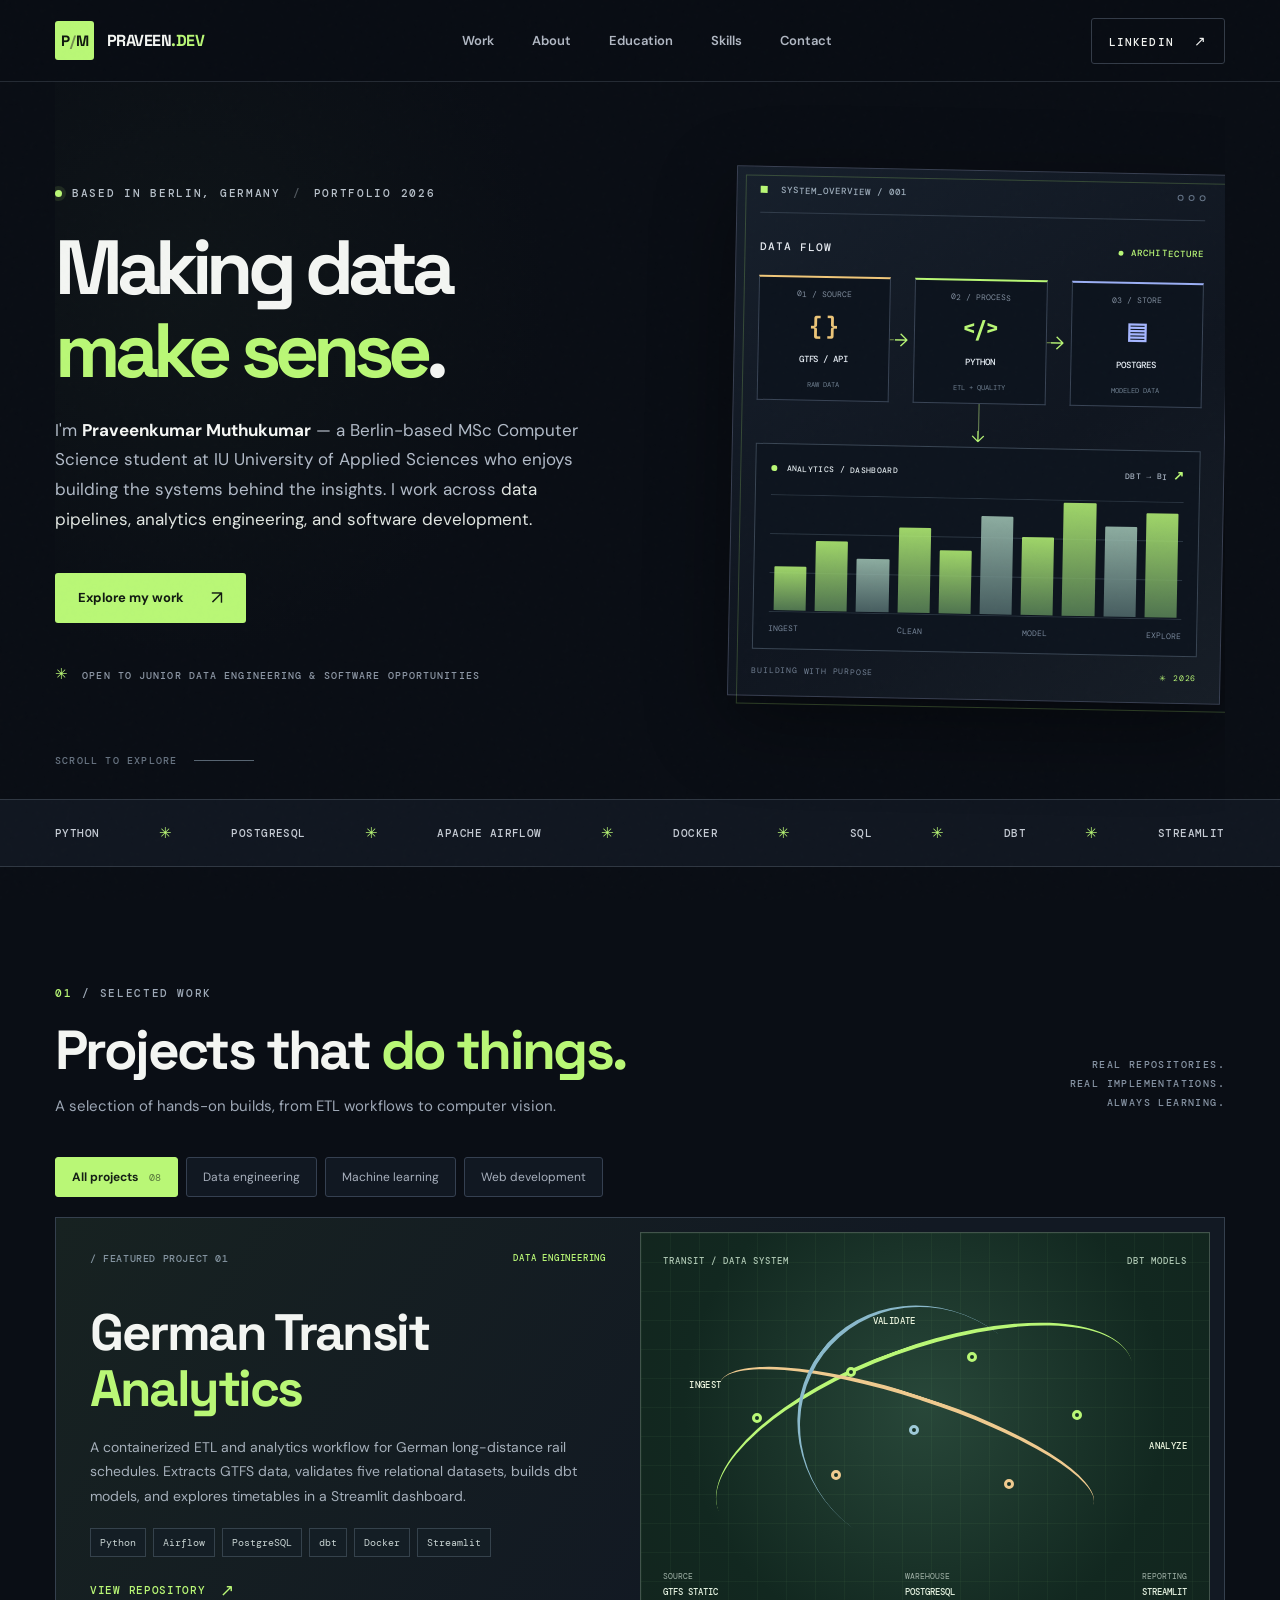
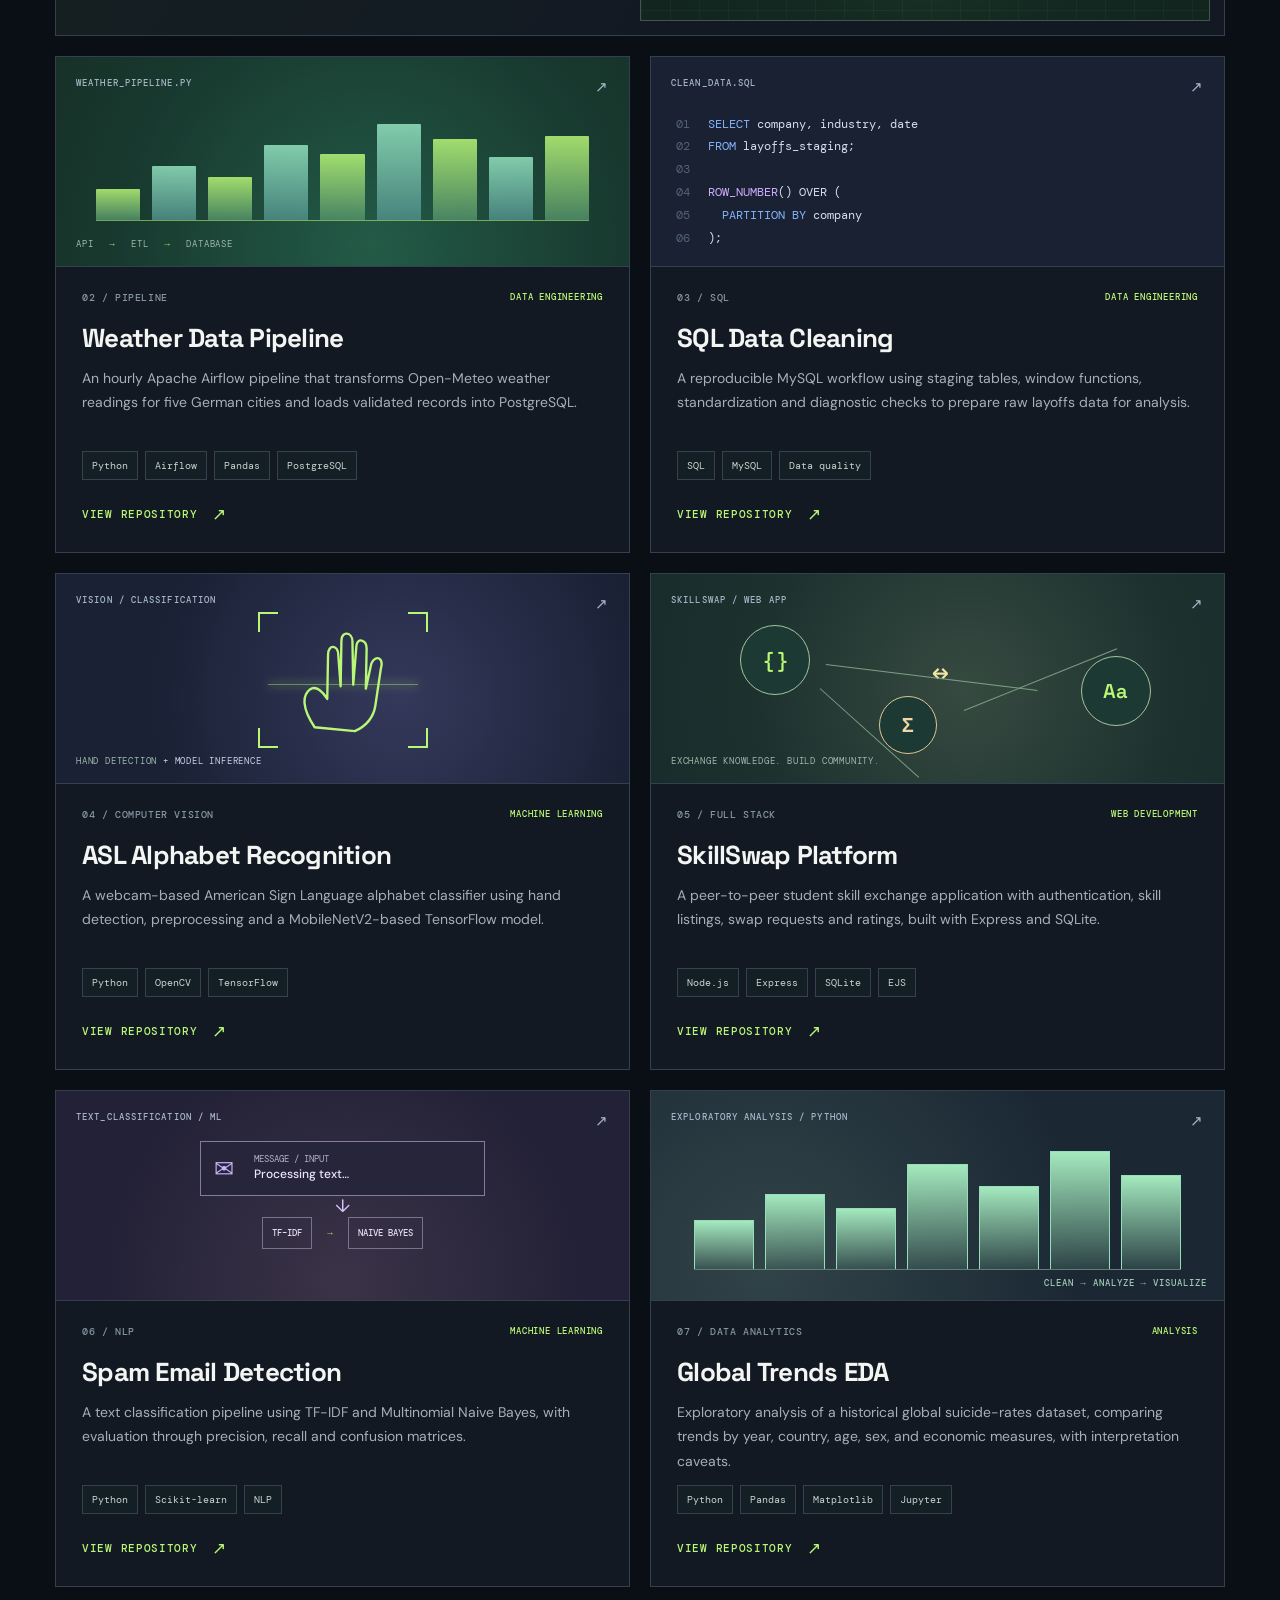
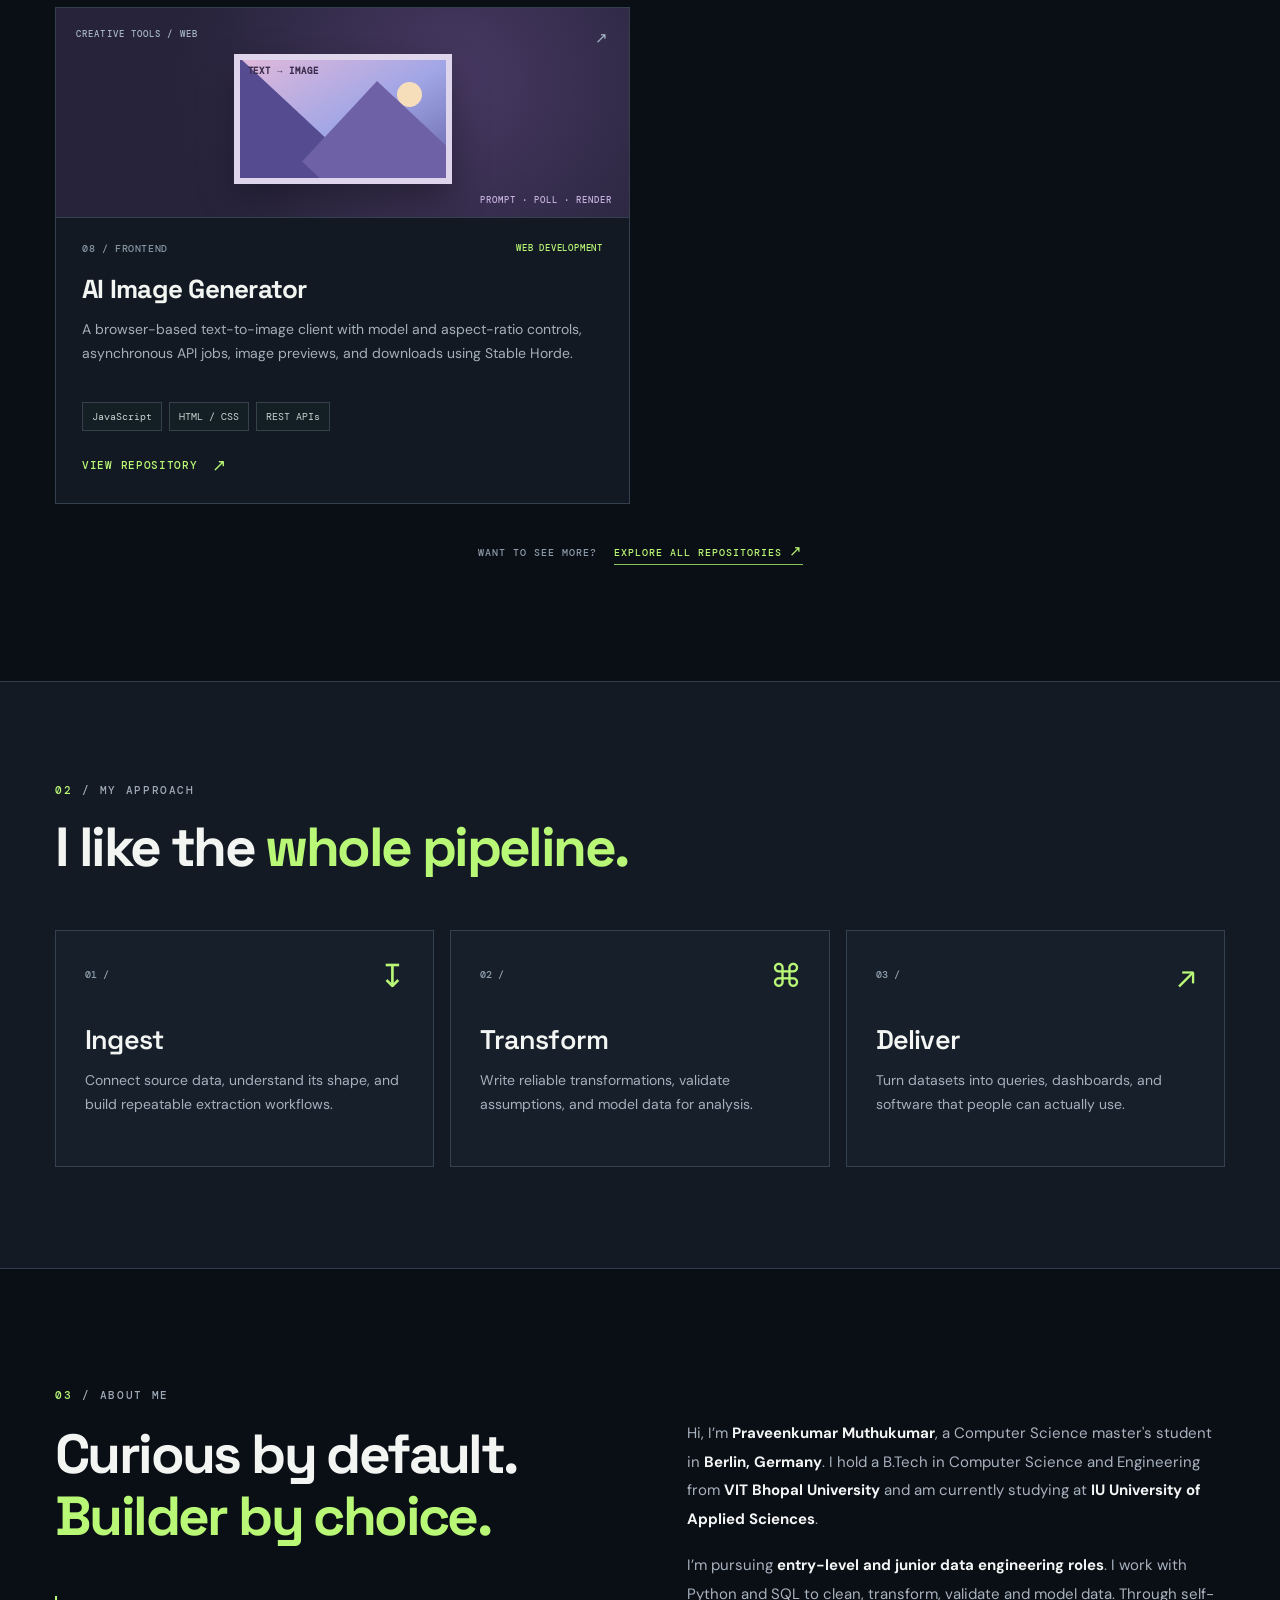
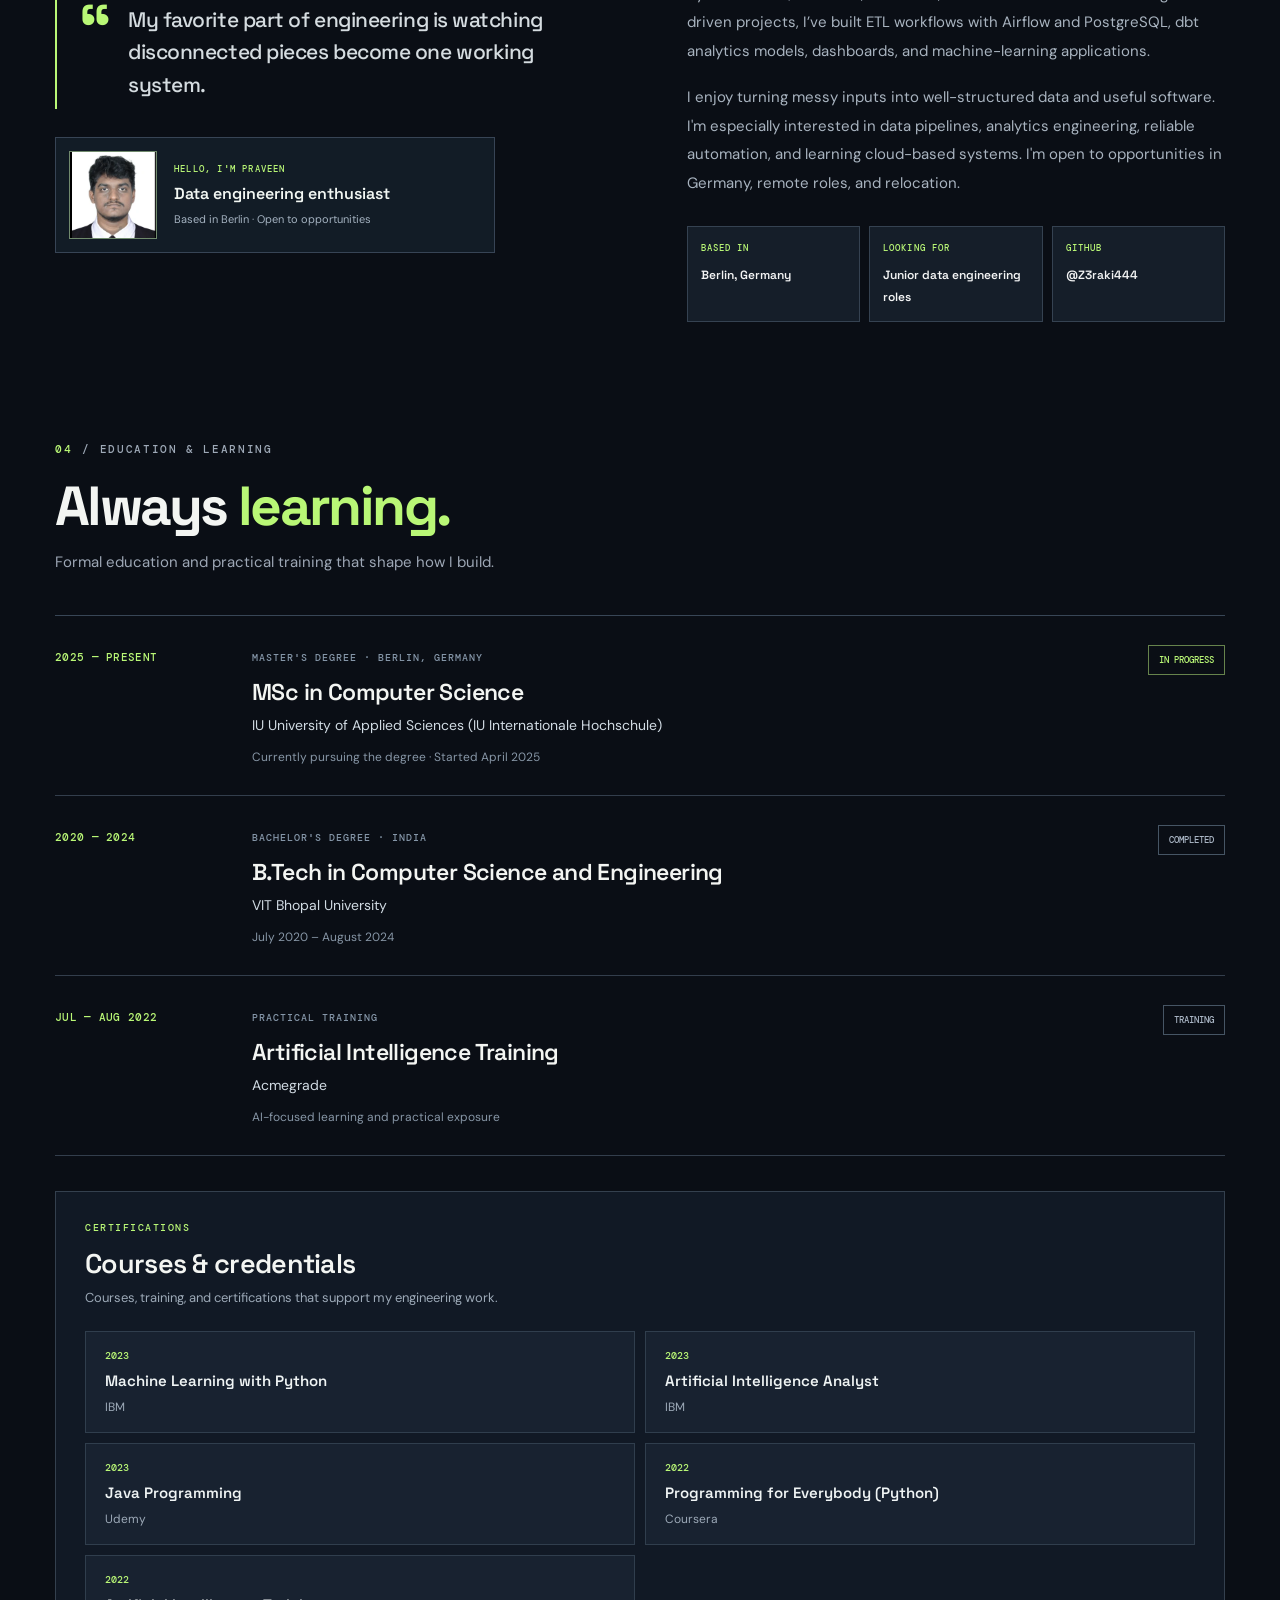
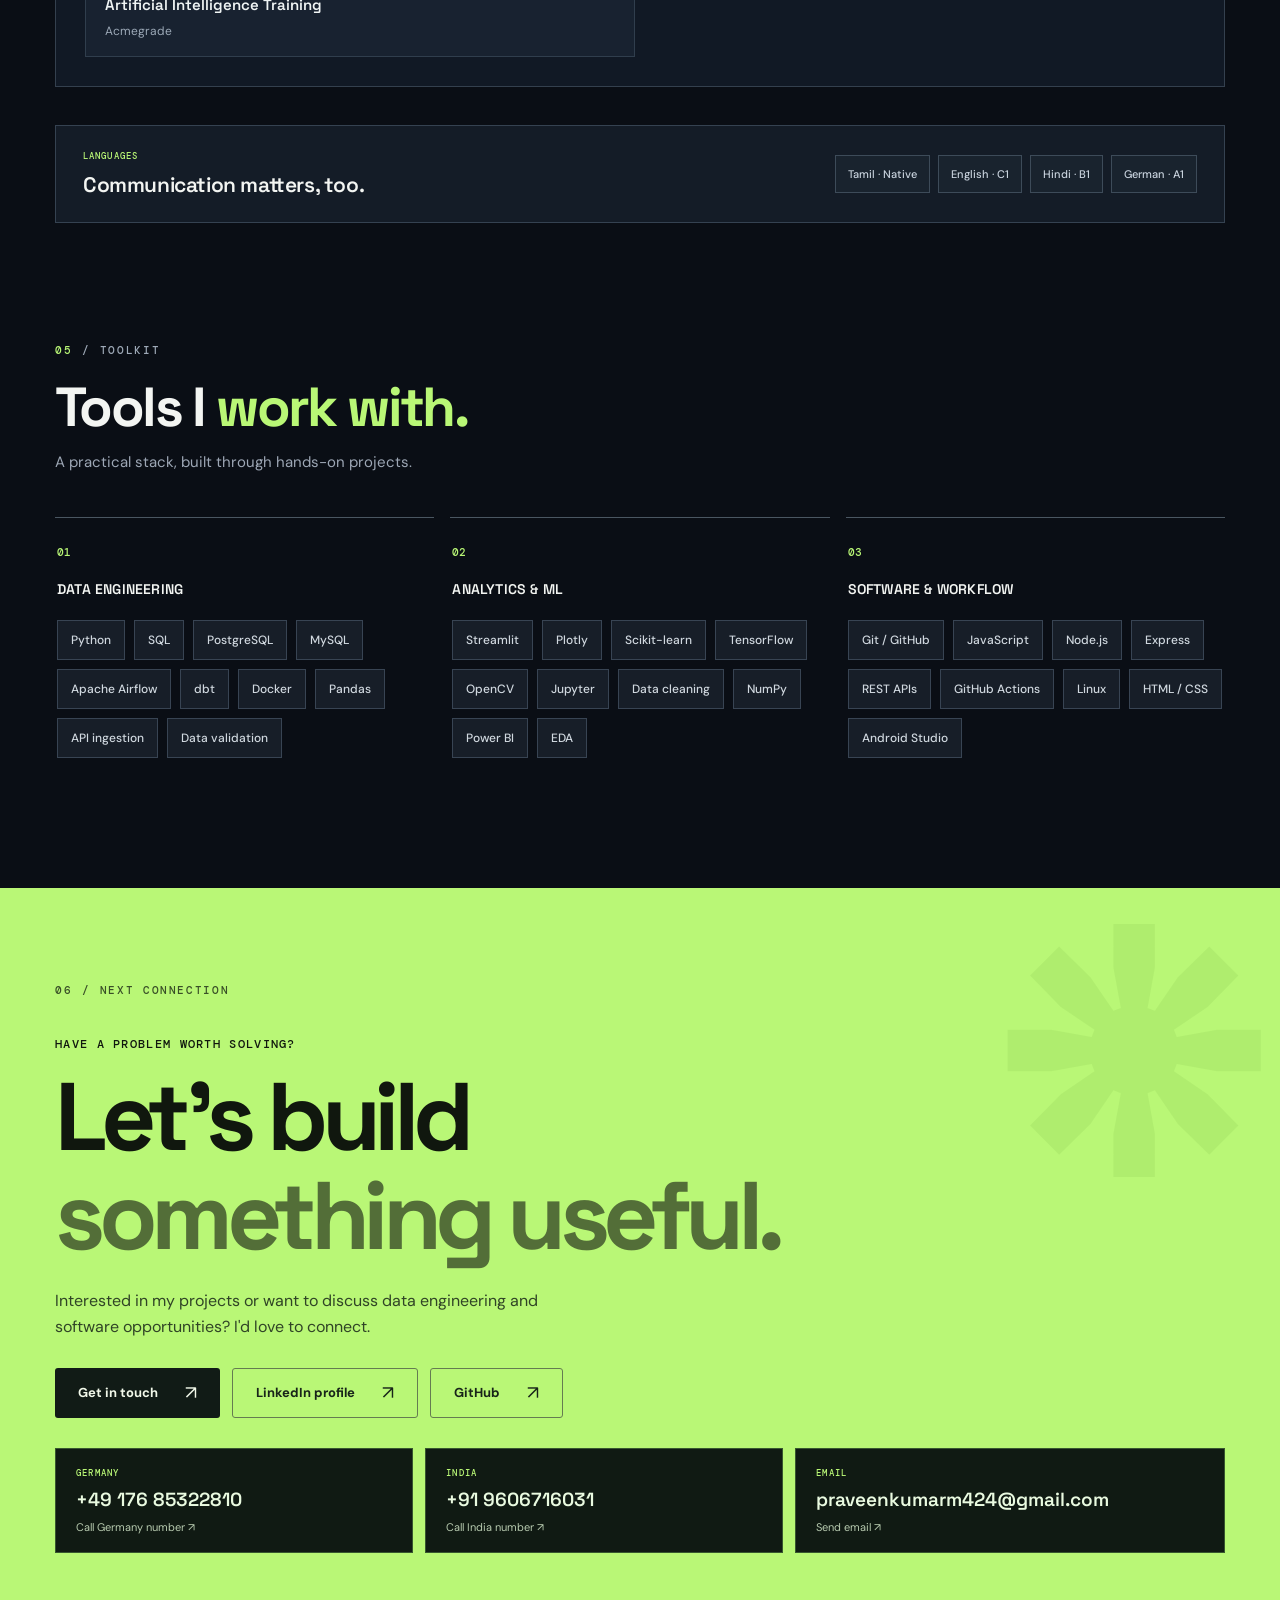
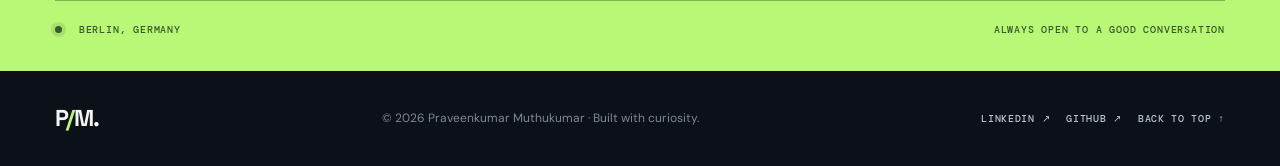
==== index.html @ 78baabe8 "." ====
<!DOCTYPE html>
<html lang="en">
<head>
  <meta charset="UTF-8" />
  <meta name="viewport" content="width=device-width, initial-scale=1.0" />
  <meta name="theme-color" content="#0a0e15" />
  <meta name="description" content="Praveenkumar Muthukumar is an MSc Computer Science student in Berlin focused on data engineering, analytics systems, machine learning, and software development." />
  <meta property="og:type" content="website" />
  <meta name="color-scheme" content="dark" />
  <meta name="author" content="Praveenkumar Muthukumar" />
  <meta name="robots" content="index,follow" />
  <meta property="og:site_name" content="Praveenkumar Muthukumar — Portfolio" />
  <meta property="og:title" content="Praveenkumar Muthukumar | Data Engineering & Software Development" />
  <meta property="og:description" content="From raw data to reliable systems. Explore my data engineering, machine learning and software projects." />
  <link rel="icon" href="assets/favicon.svg" type="image/svg+xml" />
  <link rel="preconnect" href="https://fonts.googleapis.com" />
  <link rel="preconnect" href="https://fonts.gstatic.com" crossorigin />
  <link href="https://fonts.googleapis.com/css2?family=DM+Mono:wght@400;500&family=DM+Sans:wght@400;500;600;700&family=Space+Grotesk:wght@400;500;600;700&display=swap" rel="stylesheet" />
  <link rel="stylesheet" href="styles.css" />
  <title>Praveenkumar Muthukumar — Data Engineering & Software</title>
</head>
<body>
  <a class="skip-link" href="#main">Skip to content</a>
  <div class="noise" aria-hidden="true"></div>
  <header class="site-header" id="top">
    <div class="container header-inner">
      <a href="#top" class="brand" aria-label="Praveenkumar M., back to top"><span class="brand-square">P<span class="brand-mark">/</span>M</span><span class="brand-text">PRAVEEN<span class="brand-muted">.DEV</span></span></a>
      <nav class="desktop-nav" aria-label="Main navigation">
        <a href="#projects">Work</a>
        <a href="#about">About</a>
        <a href="#education">Education</a>
        <a href="#skills">Skills</a>
        <a href="#contact">Contact</a>
      </nav>
      <div class="header-actions">
        <a class="header-github" href="https://www.linkedin.com/in/praveenkumar-muthukumar-4baa9a3a9/" target="_blank" rel="noopener noreferrer" aria-label="LinkedIn profile (opens in new tab)">LINKEDIN <span aria-hidden="true">↗</span></a>
        <button class="menu-toggle" type="button" aria-label="Open navigation" aria-controls="mobile-nav" aria-expanded="false"><span></span><span></span></button>
      </div>
    </div>
    <nav class="mobile-nav" id="mobile-nav" aria-label="Mobile navigation" hidden>
      <a href="#projects">Work</a><a href="#about">About</a><a href="#education">Education</a><a href="#skills">Skills</a><a href="#contact">Contact</a>
    </nav>
  </header>

  <main id="main">
    <section class="hero container" aria-labelledby="hero-title">
      <div class="hero-copy">
        <div class="eyebrow"><span class="status-dot"></span> BASED IN BERLIN, GERMANY <span class="eyebrow-split">/</span> PORTFOLIO 2026</div>
        <h1 id="hero-title">Making data<br /><span class="hero-outline">make sense</span><span class="hero-dot">.</span></h1>
        <p class="hero-description">I'm <strong>Praveenkumar Muthukumar</strong> — a Berlin-based MSc Computer Science student at IU University of Applied Sciences who enjoys building the systems behind the insights. I work across <span>data pipelines, analytics engineering, and software development.</span></p>
        <div class="hero-buttons">
          <a class="btn btn-primary" href="#projects">Explore my work <span aria-hidden="true">↗</span></a>
          
        </div>
        <div class="hero-footnote"><span class="small-cross" aria-hidden="true">✳</span> OPEN TO JUNIOR DATA ENGINEERING &amp; SOFTWARE OPPORTUNITIES</div>
      </div>
      <div class="hero-visual" aria-label="Illustration of a data pipeline from GTFS data through Python, PostgreSQL, dbt and a dashboard">
        <div class="visual-header"><span><span class="tiny-square"></span> SYSTEM_OVERVIEW / 001</span><div class="window-dots"><i></i><i></i><i></i></div></div>
        <div class="visual-topline">DATA FLOW <span class="live-dot"></span> <span class="flow-running">ARCHITECTURE</span></div>
        <div class="pipeline-layout">
          <div class="pipeline-stage stage-input"><span class="stage-number">01 / SOURCE</span><div class="stage-symbol">{ }</div><strong>GTFS / API</strong><small>RAW DATA</small></div>
          <div class="pipeline-connector"><span></span><b>→</b></div>
          <div class="pipeline-stage stage-transform"><span class="stage-number">02 / PROCESS</span><div class="stage-symbol">&lt;/&gt;</div><strong>PYTHON</strong><small>ETL + QUALITY</small></div>
          <div class="pipeline-connector"><span></span><b>→</b></div>
          <div class="pipeline-stage stage-store"><span class="stage-number">03 / STORE</span><div class="stage-symbol db-symbol">▤</div><strong>POSTGRES</strong><small>MODELED DATA</small></div>
        </div>
        <div class="visual-branch" aria-hidden="true"><div></div><span>↓</span></div>
        <div class="mini-dash">
          <div class="mini-dash-head"><span><span class="mini-pulse"></span> ANALYTICS / DASHBOARD</span><span>DBT → BI <b>↗</b></span></div>
          <div class="dash-graph"><div class="chart-grid"><span></span><span></span><span></span><span></span></div><div class="chart-bars"><i style="--bar:39%"></i><i style="--bar:62%"></i><i style="--bar:47%"></i><i style="--bar:75%"></i><i style="--bar:56%"></i><i style="--bar:87%"></i><i style="--bar:69%"></i><i style="--bar:100%"></i><i style="--bar:80%"></i><i style="--bar:92%"></i></div></div>
          <div class="dash-bottom"><span>INGEST</span><span>CLEAN</span><span>MODEL</span><span>EXPLORE</span></div>
        </div>
        <div class="visual-footer"><span>BUILDING WITH PURPOSE</span><span>✳ 2026</span></div>
      </div>
      <div class="hero-scroll"><span>SCROLL TO EXPLORE</span><div class="scroll-line"></div></div>
    </section>

    <div class="ticker" aria-label="Technologies used"><div class="container ticker-inner"><span>PYTHON</span><b>✳</b><span>POSTGRESQL</span><b>✳</b><span>APACHE AIRFLOW</span><b>✳</b><span>DOCKER</span><b>✳</b><span>SQL</span><b>✳</b><span>DBT</span><b>✳</b><span>STREAMLIT</span></div></div>

    <section class="section projects-section container" id="projects" aria-labelledby="projects-title">
      <div class="section-top"><div><div class="section-kicker"><span>01</span> / SELECTED WORK</div><h2 id="projects-title">Projects that <em>do things.</em></h2><p class="section-subtitle">A selection of hands-on builds, from ETL workflows to computer vision.</p></div><p class="section-side">REAL REPOSITORIES.<br />REAL IMPLEMENTATIONS.<br />ALWAYS LEARNING.</p></div>
      <div class="filter-bar" role="group" aria-label="Filter projects"><button class="filter active" data-filter="all" type="button" aria-pressed="true">All projects <span>08</span></button><button class="filter" data-filter="data" type="button" aria-pressed="false">Data engineering</button><button class="filter" data-filter="ml" type="button" aria-pressed="false">Machine learning</button><button class="filter" data-filter="web" type="button" aria-pressed="false">Web development</button></div>
      <div class="project-grid" id="project-grid">
        <article class="project-card feature-card" data-category="data">
          <div class="feature-content"><div class="project-topline"><span class="project-index">/ FEATURED PROJECT 01</span><span class="project-type">DATA ENGINEERING</span></div><div class="feature-body"><h3>German Transit<br /><span>Analytics</span></h3><p>A containerized ETL and analytics workflow for German long-distance rail schedules. Extracts GTFS data, validates five relational datasets, builds dbt models, and explores timetables in a Streamlit dashboard.</p><div class="tags"><span>Python</span><span>Airflow</span><span>PostgreSQL</span><span>dbt</span><span>Docker</span><span>Streamlit</span></div></div><a class="project-link" href="https://github.com/Z3raki444/german-transit-analytics" target="_blank" rel="noopener noreferrer">VIEW REPOSITORY <span aria-hidden="true">↗</span></a></div>
          <div class="feature-graphic" aria-hidden="true"><div class="rail-label"><span>TRANSIT / DATA SYSTEM</span><span>DBT MODELS</span></div><div class="rail-map"><span class="rail-a"></span><span class="rail-b"></span><span class="rail-c"></span><i class="stop s1"></i><i class="stop s2"></i><i class="stop s3"></i><i class="stop s4"></i><i class="stop s5"></i><i class="stop s6"></i><i class="stop s7"></i><div class="station-name name-a">INGEST</div><div class="station-name name-b">VALIDATE</div><div class="station-name name-c">ANALYZE</div></div><div class="rail-bottom"><div><small>SOURCE</small><strong>GTFS STATIC</strong></div><div><small>WAREHOUSE</small><strong>POSTGRESQL</strong></div><div><small>REPORTING</small><strong>STREAMLIT</strong></div></div></div>
        </article>

        <article class="project-card" data-category="data"><div class="card-graphic weather-graphic" aria-hidden="true"><div class="graphic-label">WEATHER_PIPELINE.PY <span>↗</span></div><div class="weather-chart"><span style="--h:30%"></span><span style="--h:53%"></span><span style="--h:42%"></span><span style="--h:74%"></span><span style="--h:65%"></span><span style="--h:95%"></span><span style="--h:80%"></span><span style="--h:62%"></span><span style="--h:83%"></span></div><div class="weather-caption">API <b>→</b> ETL <b>→</b> DATABASE</div></div><div class="card-content"><div class="project-topline"><span class="project-index">02 / PIPELINE</span><span class="project-type">DATA ENGINEERING</span></div><h3>Weather Data Pipeline</h3><p>An hourly Apache Airflow pipeline that transforms Open-Meteo weather readings for five German cities and loads validated records into PostgreSQL.</p><div class="tags"><span>Python</span><span>Airflow</span><span>Pandas</span><span>PostgreSQL</span></div><a class="project-link" href="https://github.com/Z3raki444/weather-data-pipeline" target="_blank" rel="noopener noreferrer">VIEW REPOSITORY <span aria-hidden="true">↗</span></a></div></article>

        <article class="project-card" data-category="data"><div class="card-graphic sql-graphic" aria-hidden="true"><div class="graphic-label">CLEAN_DATA.SQL <span>↗</span></div><div class="sql-lines"><div><i>01</i><span class="code-blue">SELECT</span> company, industry, date</div><div><i>02</i><span class="code-blue">FROM</span> layoffs_staging;</div><div><i>03</i></div><div><i>04</i><span class="code-violet">ROW_NUMBER</span>() OVER (</div><div><i>05</i>&nbsp;&nbsp;<span class="code-blue">PARTITION BY</span> company</div><div><i>06</i>);</div></div></div><div class="card-content"><div class="project-topline"><span class="project-index">03 / SQL</span><span class="project-type">DATA ENGINEERING</span></div><h3>SQL Data Cleaning</h3><p>A reproducible MySQL workflow using staging tables, window functions, standardization and diagnostic checks to prepare raw layoffs data for analysis.</p><div class="tags"><span>SQL</span><span>MySQL</span><span>Data quality</span></div><a class="project-link" href="https://github.com/Z3raki444/Data_cleaning_Layoffs" target="_blank" rel="noopener noreferrer">VIEW REPOSITORY <span aria-hidden="true">↗</span></a></div></article>

        <article class="project-card" data-category="ml"><div class="card-graphic asl-graphic" aria-hidden="true"><div class="graphic-label">VISION / CLASSIFICATION <span>↗</span></div><div class="asl-center"><div class="scan-corner tl"></div><div class="scan-corner tr"></div><div class="scan-corner bl"></div><div class="scan-corner br"></div><svg viewBox="0 0 180 160" width="142" height="126" fill="none" stroke="currentColor" stroke-width="3" stroke-linecap="round" stroke-linejoin="round"><path d="M54 140 C38 116 38 100 48 92 C56 86 65 96 70 104 L71 48 C71 34 84 35 84 48 L87 88 L88 30 C88 17 102 19 102 31 L103 86 L107 37 C108 25 120 29 120 40 L119 91 L126 59 C132 47 142 52 138 66 L131 113 C128 131 116 140 105 145 Z" /></svg><span class="scan-line"></span></div><div class="asl-caption">HAND DETECTION <span>+ MODEL INFERENCE</span></div></div><div class="card-content"><div class="project-topline"><span class="project-index">04 / COMPUTER VISION</span><span class="project-type">MACHINE LEARNING</span></div><h3>ASL Alphabet Recognition</h3><p>A webcam-based American Sign Language alphabet classifier using hand detection, preprocessing and a MobileNetV2-based TensorFlow model.</p><div class="tags"><span>Python</span><span>OpenCV</span><span>TensorFlow</span></div><a class="project-link" href="https://github.com/Z3raki444/Real-Time-sign-language-Translation" target="_blank" rel="noopener noreferrer">VIEW REPOSITORY <span aria-hidden="true">↗</span></a></div></article>

        <article class="project-card" data-category="web"><div class="card-graphic swap-graphic" aria-hidden="true"><div class="graphic-label">SKILLSWAP / WEB APP <span>↗</span></div><div class="swap-system"><div class="swap-node n-one">{ }</div><div class="swap-node n-two">Aa</div><div class="swap-node n-three">Σ</div><div class="swap-center">↔</div><span class="swap-edge e1"></span><span class="swap-edge e2"></span><span class="swap-edge e3"></span></div><div class="swap-caption">EXCHANGE KNOWLEDGE. BUILD COMMUNITY.</div></div><div class="card-content"><div class="project-topline"><span class="project-index">05 / FULL STACK</span><span class="project-type">WEB DEVELOPMENT</span></div><h3>SkillSwap Platform</h3><p>A peer-to-peer student skill exchange application with authentication, skill listings, swap requests and ratings, built with Express and SQLite.</p><div class="tags"><span>Node.js</span><span>Express</span><span>SQLite</span><span>EJS</span></div><a class="project-link" href="https://github.com/Z3raki444/skill_swap" target="_blank" rel="noopener noreferrer">VIEW REPOSITORY <span aria-hidden="true">↗</span></a></div></article>

        <article class="project-card" data-category="ml"><div class="card-graphic spam-graphic" aria-hidden="true"><div class="graphic-label">TEXT_CLASSIFICATION / ML <span>↗</span></div><div class="spam-inbox"><div class="spam-message"><div class="mail-icon">✉</div><span>MESSAGE / INPUT</span><strong>Processing text…</strong></div><div class="spam-flow">↓</div><div class="spam-result"><span>TF–IDF</span><b>→</b><span>NAIVE BAYES</span></div></div></div><div class="card-content"><div class="project-topline"><span class="project-index">06 / NLP</span><span class="project-type">MACHINE LEARNING</span></div><h3>Spam Email Detection</h3><p>A text classification pipeline using TF-IDF and Multinomial Naive Bayes, with evaluation through precision, recall and confusion matrices.</p><div class="tags"><span>Python</span><span>Scikit-learn</span><span>NLP</span></div><a class="project-link" href="https://github.com/Z3raki444/Spam_Email_Detection" target="_blank" rel="noopener noreferrer">VIEW REPOSITORY <span aria-hidden="true">↗</span></a></div></article>

        <article class="project-card" data-category="data">
          <div class="card-graphic eda-graphic" aria-hidden="true"><div class="graphic-label">EXPLORATORY ANALYSIS / PYTHON <span>↗</span></div><div class="eda-chart"><span style="--h:36%"></span><span style="--h:56%"></span><span style="--h:45%"></span><span style="--h:78%"></span><span style="--h:62%"></span><span style="--h:88%"></span><span style="--h:70%"></span></div><div class="eda-footnote">CLEAN → ANALYZE → VISUALIZE</div></div>
          <div class="card-content"><div class="project-topline"><span class="project-index">07 / DATA ANALYTICS</span><span class="project-type">ANALYSIS</span></div><h3>Global Trends EDA</h3><p>Exploratory analysis of a historical global suicide-rates dataset, comparing trends by year, country, age, sex, and economic measures, with interpretation caveats.</p><div class="tags"><span>Python</span><span>Pandas</span><span>Matplotlib</span><span>Jupyter</span></div><a class="project-link" href="https://github.com/Z3raki444/Global-Suicide-Rates-Analysis-EDA" target="_blank" rel="noopener noreferrer">VIEW REPOSITORY <span aria-hidden="true">↗</span></a></div>
        </article>
        <article class="project-card" data-category="web">
          <div class="card-graphic ai-graphic" aria-hidden="true"><div class="graphic-label">CREATIVE TOOLS / WEB <span>↗</span></div><div class="ai-art"><div class="ai-sun"></div><div class="ai-mountain one"></div><div class="ai-mountain two"></div><span>TEXT → IMAGE</span></div><div class="ai-footnote">PROMPT · POLL · RENDER</div></div>
          <div class="card-content"><div class="project-topline"><span class="project-index">08 / FRONTEND</span><span class="project-type">WEB DEVELOPMENT</span></div><h3>AI Image Generator</h3><p>A browser-based text-to-image client with model and aspect-ratio controls, asynchronous API jobs, image previews, and downloads using Stable Horde.</p><div class="tags"><span>JavaScript</span><span>HTML / CSS</span><span>REST APIs</span></div><a class="project-link" href="https://github.com/Z3raki444/AI-Image-Generater" target="_blank" rel="noopener noreferrer">VIEW REPOSITORY <span aria-hidden="true">↗</span></a></div>
        </article>
      </div>
      <p class="project-end">WANT TO SEE MORE? <a href="https://github.com/Z3raki444?tab=repositories" target="_blank" rel="noopener noreferrer">EXPLORE ALL REPOSITORIES <span aria-hidden="true">↗</span></a></p>
    </section>

    <section class="method-section"><div class="container"><div class="section-top method-heading"><div><div class="section-kicker"><span>02</span> / MY APPROACH</div><h2>I like the <em>whole pipeline.</em></h2></div></div><div class="method-grid"><div class="method-card"><span class="method-num">01 /</span><div class="method-icon">↧</div><h3>Ingest</h3><p>Connect source data, understand its shape, and build repeatable extraction workflows.</p></div><div class="method-card"><span class="method-num">02 /</span><div class="method-icon">⌘</div><h3>Transform</h3><p>Write reliable transformations, validate assumptions, and model data for analysis.</p></div><div class="method-card"><span class="method-num">03 /</span><div class="method-icon">↗</div><h3>Deliver</h3><p>Turn datasets into queries, dashboards, and software that people can actually use.</p></div></div></div></section>

    <section class="section about-section container" id="about" aria-labelledby="about-title">
      <div class="about-layout">
        <div><div class="section-kicker"><span>03</span> / ABOUT ME</div><h2 id="about-title">Curious by default.<br /><em>Builder by choice.</em></h2><div class="about-highlight"><span>“</span><p>My favorite part of engineering is watching disconnected pieces become one working system.</p></div><div class="profile-photo-card"><img src="assets/praveenkumar-portrait.webp" alt="Portrait of Praveenkumar Muthukumar" loading="eager" width="110" height="110"><div><span>HELLO, I'M PRAVEEN</span><strong>Data engineering enthusiast</strong><small>Based in Berlin · Open to opportunities</small></div></div></div>
        <div class="about-text">
          <p>Hi, I’m <strong>Praveenkumar Muthukumar</strong>, a Computer Science master's student in <strong>Berlin, Germany</strong>. I hold a B.Tech in Computer Science and Engineering from <strong>VIT Bhopal University</strong> and am currently studying at <strong>IU University of Applied Sciences</strong>.</p>
          <p>I’m pursuing <strong>entry-level and junior data engineering roles</strong>. I work with Python and SQL to clean, transform, validate and model data. Through self-driven projects, I’ve built ETL workflows with Airflow and PostgreSQL, dbt analytics models, dashboards, and machine-learning applications.</p>
          <p>I enjoy turning messy inputs into well-structured data and useful software. I'm especially interested in data pipelines, analytics engineering, reliable automation, and learning cloud-based systems. I'm open to opportunities in Germany, remote roles, and relocation.</p>
          <div class="about-quickfacts"><div><span>BASED IN</span><strong>Berlin, Germany</strong></div><div><span>LOOKING FOR</span><strong>Junior data engineering roles</strong></div><div><span>GITHUB</span><strong>@Z3raki444</strong></div></div>
        </div>
      </div>
    </section>

    <section class="section education-section container" id="education" aria-labelledby="education-title">
      <div class="section-top"><div><div class="section-kicker"><span>04</span> / EDUCATION &amp; LEARNING</div><h2 id="education-title">Always <em>learning.</em></h2><p class="section-subtitle">Formal education and practical training that shape how I build.</p></div></div>
      <div class="timeline">
        <article class="timeline-item"><div class="timeline-years">2025 — PRESENT</div><div class="timeline-main"><span class="timeline-type">MASTER'S DEGREE · BERLIN, GERMANY</span><h3>MSc in Computer Science</h3><p>IU University of Applied Sciences (IU Internationale Hochschule)</p><small>Currently pursuing the degree · Started April 2025</small></div><span class="timeline-pill">IN PROGRESS</span></article>
        <article class="timeline-item"><div class="timeline-years">2020 — 2024</div><div class="timeline-main"><span class="timeline-type">BACHELOR'S DEGREE · INDIA</span><h3>B.Tech in Computer Science and Engineering</h3><p>VIT Bhopal University</p><small>July 2020 – August 2024</small></div><span class="timeline-pill secondary-pill">COMPLETED</span></article>
        <article class="timeline-item"><div class="timeline-years">JUL — AUG 2022</div><div class="timeline-main"><span class="timeline-type">PRACTICAL TRAINING</span><h3>Artificial Intelligence Training</h3><p>Acmegrade</p><small>AI-focused learning and practical exposure</small></div><span class="timeline-pill secondary-pill">TRAINING</span></article>
      </div>
      <div class="certificates-panel" id="certifications">
        <div class="certs-heading"><span class="mini-label">CERTIFICATIONS</span><h3>Courses &amp; credentials</h3><p>Courses, training, and certifications that support my engineering work.</p></div>
        <div class="certs-grid">
          <div class="cert-item"><span class="cert-year">2023</span><strong>Machine Learning with Python</strong><small>IBM</small></div>
          <div class="cert-item"><span class="cert-year">2023</span><strong>Artificial Intelligence Analyst</strong><small>IBM</small></div>
          <div class="cert-item"><span class="cert-year">2023</span><strong>Java Programming</strong><small>Udemy</small></div>
          <div class="cert-item"><span class="cert-year">2022</span><strong>Programming for Everybody (Python)</strong><small>Coursera</small></div>
          <div class="cert-item"><span class="cert-year">2022</span><strong>Artificial Intelligence Training</strong><small>Acmegrade</small></div>
        </div>
      </div>
      <div class="languages-panel"><div><span class="mini-label">LANGUAGES</span><h3>Communication matters, too.</h3></div><div class="language-tags"><span>Tamil · Native</span><span>English · C1</span><span>Hindi · B1</span><span>German · A1</span></div></div>
    </section>

    <section class="section skills-section container" id="skills" aria-labelledby="skills-title"><div class="section-top"><div><div class="section-kicker"><span>05</span> / TOOLKIT</div><h2 id="skills-title">Tools I <em>work with.</em></h2><p class="section-subtitle">A practical stack, built through hands-on projects.</p></div></div><div class="skills-grid"><div class="skill-group"><span class="skill-counter">01</span><h3>DATA ENGINEERING</h3><div class="skill-tags"><span>Python</span><span>SQL</span><span>PostgreSQL</span><span>MySQL</span><span>Apache Airflow</span><span>dbt</span><span>Docker</span><span>Pandas</span><span>API ingestion</span><span>Data validation</span></div></div><div class="skill-group"><span class="skill-counter">02</span><h3>ANALYTICS &amp; ML</h3><div class="skill-tags"><span>Streamlit</span><span>Plotly</span><span>Scikit-learn</span><span>TensorFlow</span><span>OpenCV</span><span>Jupyter</span><span>Data cleaning</span><span>NumPy</span><span>Power BI</span><span>EDA</span></div></div><div class="skill-group"><span class="skill-counter">03</span><h3>SOFTWARE &amp; WORKFLOW</h3><div class="skill-tags"><span>Git / GitHub</span><span>JavaScript</span><span>Node.js</span><span>Express</span><span>REST APIs</span><span>GitHub Actions</span><span>Linux</span><span>HTML / CSS</span><span>Android Studio</span></div></div></div></section>

    <section class="contact-section" id="contact" aria-labelledby="contact-title"><div class="container contact-inner"><div class="section-kicker"><span>06</span> / NEXT CONNECTION</div><p class="contact-overline">HAVE A PROBLEM WORTH SOLVING?</p><h2 id="contact-title">Let's build<br /><em>something useful.</em></h2><p>Interested in my projects or want to discuss data engineering and software opportunities? I'd love to connect.</p><div class="contact-buttons"><a class="btn btn-primary contact-primary" href="mailto:praveenkumarm424@gmail.com?subject=Hello%20Praveenkumar">Get in touch <span aria-hidden="true">↗</span></a><a class="btn btn-secondary" href="https://www.linkedin.com/in/praveenkumar-muthukumar-4baa9a3a9/" target="_blank" rel="noopener noreferrer">LinkedIn profile <span aria-hidden="true">↗</span></a><a class="btn btn-secondary" href="https://github.com/Z3raki444" target="_blank" rel="noopener noreferrer">GitHub <span aria-hidden="true">↗</span></a></div><div class="contact-numbers" aria-label="Phone numbers"><a href="tel:+4917685322810"><span>GERMANY</span><strong>+49 176 85322810</strong><small>Call Germany number ↗</small></a><a href="tel:+919606716031"><span>INDIA</span><strong>+91 9606716031</strong><small>Call India number ↗</small></a><a href="mailto:praveenkumarm424@gmail.com"><span>EMAIL</span><strong>praveenkumarm424@gmail.com</strong><small>Send email ↗</small></a></div><div class="contact-bottom"><span><span class="status-dot"></span> BERLIN, GERMANY</span><span>ALWAYS OPEN TO A GOOD CONVERSATION</span></div></div></section>
  </main>
  <footer class="site-footer"><div class="container footer-inner"><a class="footer-brand" href="#top">P<span>/</span>M<span class="footer-period">.</span></a><p>© <span id="year">2026</span> Praveenkumar Muthukumar · Built with curiosity.</p><div class="footer-links"><a href="https://www.linkedin.com/in/praveenkumar-muthukumar-4baa9a3a9/" target="_blank" rel="noopener noreferrer">LINKEDIN ↗</a><a href="https://github.com/Z3raki444" target="_blank" rel="noopener noreferrer">GITHUB ↗</a><a href="#top">BACK TO TOP ↑</a></div></div></footer>
  <script src="script.js" defer></script>
</body>
</html>
---- styles.css ----
:root{--bg:#0a0e15;--bg2:#101620;--panel:#141b26;--line:#29313e;--muted:#929aaa;--ink:#f3f5f2;--accent:#b9f776;--accent2:#a4df67;--font-display:'Space Grotesk',sans-serif;--font-body:'DM Sans',sans-serif;--font-mono:'DM Mono',monospace}
*{box-sizing:border-box}html{scroll-behavior:smooth;scroll-padding-top:92px}body{margin:0;background:var(--bg);color:var(--ink);font-family:var(--font-body);-webkit-font-smoothing:antialiased}body.menu-open{overflow:hidden}a{color:inherit;text-decoration:none}button{font:inherit}button,a{-webkit-tap-highlight-color:transparent}button:focus-visible,a:focus-visible{outline:3px solid var(--accent);outline-offset:5px}::selection{background:var(--accent);color:#10150d}[hidden]{display:none!important}.container{width:min(1170px,calc(100% - 80px));margin-inline:auto}.noise{pointer-events:none;position:fixed;z-index:50;inset:0;opacity:.055;background-image:url("data:image/svg+xml,%3Csvg viewBox='0 0 200 200' xmlns='http://www.w3.org/2000/svg'%3E%3Cfilter id='n'%3E%3CfeTurbulence type='fractalNoise' baseFrequency='.86' numOctaves='3' stitchTiles='stitch'/%3E%3C/filter%3E%3Crect width='100%25' height='100%25' filter='url(%23n)' opacity='.2'/%3E%3C/svg%3E")}.skip-link{position:absolute;z-index:101;top:-100px;left:18px;background:var(--accent);color:#07100a;padding:10px 15px}.skip-link:focus{top:10px}.site-header{height:82px;border-bottom:1px solid #252b34;position:relative;z-index:30;background:rgba(10,14,21,.92);backdrop-filter:blur(18px)}.header-inner{height:100%;display:flex;justify-content:space-between;align-items:center}.brand{display:flex;align-items:center;gap:13px}.brand-square{background:var(--accent);color:#111810;width:39px;height:39px;display:flex;align-items:center;justify-content:center;font:700 15px var(--font-display);letter-spacing:-2px;border-radius:3px;padding-right:1px}.brand-mark{color:#748e50;margin:0 2px}.brand-text{font:700 16px var(--font-display);letter-spacing:-.55px}.brand-muted{color:var(--accent)}.desktop-nav{display:flex;gap:38px;color:#b1b8c3;font-size:13px;font-weight:600}.desktop-nav a{transition:color .2s}.desktop-nav a:hover{color:var(--accent)}.header-actions{display:flex;align-items:center;gap:24px}.header-github{border:1px solid #343c48;border-radius:3px;padding:13px 17px;font:500 11px var(--font-mono);letter-spacing:1.1px;transition:.2s}.header-github:hover{border-color:var(--accent);color:var(--accent)}.header-github span{font-size:14px;margin-left:12px}.menu-toggle,.mobile-nav{display:none}
.hero{min-height:690px;position:relative;display:grid;grid-template-columns:1.12fr .88fr;align-items:center;gap:50px;padding-top:88px;padding-bottom:99px}.hero:before{content:'';position:absolute;z-index:-1;top:-190px;left:-260px;width:780px;height:800px;background:radial-gradient(circle,#24322731 0%,transparent 65%);pointer-events:none}.eyebrow,.section-kicker{display:flex;align-items:center;gap:10px;color:#b8c1ca;font:500 11px var(--font-mono);letter-spacing:1.7px}.status-dot{width:7px;height:7px;border-radius:50%;background:var(--accent);box-shadow:0 0 0 4px #b9f7761c;display:inline-block;flex:0 0 auto}.eyebrow-split{opacity:.4;margin:0 2px}.hero h1{font:700 clamp(54px,6vw,88px)/1.07 var(--font-display);letter-spacing:-5.9px;margin:26px 0 25px;white-space:nowrap}.hero-outline{color:var(--accent)}.hero-dot{color:var(--ink)}.hero-description{max-width:545px;font-size:17px;color:#b2bbc8;line-height:1.75;margin:0}.hero-description strong{color:#f5f7f5;font-weight:700}.hero-description span{color:#e0e5e1}.hero-buttons{display:flex;gap:12px;flex-wrap:wrap;margin-top:38px}.btn{min-height:50px;padding:0 23px;display:inline-flex;justify-content:center;align-items:center;gap:27px;border-radius:3px;font-size:13px;font-weight:700;transition:transform .2s,background .2s,border-color .2s}.btn:hover{transform:translateY(-3px)}.btn-primary{color:#121a12;background:var(--accent)}.btn-primary:hover{background:#d2ff9b}.btn-secondary{border:1px solid #394252;color:#f5f5f1;background:#131a25}.btn-secondary:hover{border-color:#7b889b}.btn span{font-size:19px;font-weight:400}.hero-footnote{font:500 10px var(--font-mono);letter-spacing:1.1px;color:#8c96a4;margin-top:41px}.small-cross{color:var(--accent);margin-right:6px;font-size:15px}.hero-scroll{position:absolute;bottom:32px;left:0;display:flex;align-items:center;gap:17px;font:500 10px var(--font-mono);letter-spacing:1.2px;color:#687482}.scroll-line{height:1px;width:60px;background:#586572}
.hero-visual{position:relative;border:1px solid #394052;background:linear-gradient(145deg,#17202c,#101620 57%,#171e27);box-shadow:0 26px 80px #0006;min-width:0;transform:rotate(1.1deg);padding:0 23px 20px}.hero-visual:before{content:'';position:absolute;inset:8px -9px -9px 8px;border:1px solid #b9f77636;z-index:-1}.visual-header{display:flex;justify-content:space-between;align-items:center;height:46px;border-bottom:1px solid #323d4b;font:500 9px var(--font-mono);letter-spacing:1px;color:#9cabb9}.tiny-square{width:7px;height:7px;display:inline-block;background:#b9f776;margin-right:7px}.window-dots{display:flex;gap:5px}.window-dots i{width:6px;height:6px;border:1px solid #647386;border-radius:50%}.visual-topline{display:flex;align-items:center;gap:8px;margin:26px 0 22px;color:#e7ebf1;font:500 11px var(--font-mono);letter-spacing:1.1px}.live-dot{margin-left:auto;width:5px;height:5px;border-radius:50%;background:var(--accent)}.flow-running{font-size:9px;color:var(--accent)}.pipeline-layout{display:grid;grid-template-columns:1fr 24px 1fr 24px 1fr;align-items:center;min-width:0}.pipeline-stage{min-width:0;height:125px;background:#0d141e;border:1px solid #3a4556;padding:11px 8px;display:flex;flex-direction:column;align-items:center;justify-content:space-between;text-align:center}.stage-input{border-top:2px solid #f0c77a}.stage-transform{border-top:2px solid var(--accent)}.stage-store{border-top:2px solid #9baff4}.stage-number{color:#818e9e;font:400 8px var(--font-mono);white-space:nowrap}.stage-symbol{color:#ebc478;font:700 23px var(--font-display);line-height:1}.stage-transform .stage-symbol{color:var(--accent)}.stage-store .stage-symbol{color:#a5b6ff}.pipeline-stage strong{font:500 9px var(--font-mono);color:#e7eef5}.pipeline-stage small{font:400 7px var(--font-mono);color:#708091}.pipeline-connector{display:flex;align-items:center;color:var(--accent);font-size:18px}.pipeline-connector span{width:4px;background:#78964e;height:1px}.pipeline-connector b{font-weight:400}.visual-branch{display:flex;flex-direction:column;align-items:center;height:43px;color:var(--accent);font-size:16px;line-height:12px}.visual-branch div{height:27px;width:1px;background:#708b58}.mini-dash{background:#0e151f;border:1px solid #3a4654;padding:15px}.mini-dash-head{display:flex;align-items:center;justify-content:space-between;gap:4px;font:500 8px var(--font-mono);letter-spacing:.3px;color:#dce4e8}.mini-dash-head span:last-child{color:#a7b2c0}.mini-dash-head b{color:var(--accent);font-size:13px}.mini-pulse{display:inline-block;width:6px;height:6px;border-radius:50%;background:var(--accent);margin-right:4px}.dash-graph{position:relative;height:118px;margin-top:18px;overflow:hidden}.chart-grid{position:absolute;inset:0;display:flex;flex-direction:column;justify-content:space-between}.chart-grid span{height:1px;background:#2a3541}.chart-bars{position:absolute;inset:3px 0 2px;display:flex;gap:9px;align-items:flex-end;justify-content:space-around;padding:0 5px}.chart-bars i{width:9%;height:var(--bar);border-radius:1px 1px 0 0;background:linear-gradient(0deg,#5b8558,var(--accent));opacity:.85}.chart-bars i:nth-child(3n){background:linear-gradient(0deg,#516a6b,#a3c7b7)}.dash-bottom{display:flex;justify-content:space-between;font:400 8px var(--font-mono);color:#778699;margin-top:11px}.visual-footer{display:flex;justify-content:space-between;font:400 8px var(--font-mono);color:#738194;letter-spacing:.8px;margin-top:16px}.visual-footer span:last-child{color:var(--accent)}
.ticker{border-top:1px solid #303843;border-bottom:1px solid #303843;background:#111721}.ticker-inner{display:flex;align-items:center;justify-content:space-between;flex-wrap:wrap;gap:16px;padding:23px 0;font:500 11px var(--font-mono);letter-spacing:.45px;color:#c5cbd4}.ticker b{color:var(--accent);font-size:15px;font-weight:400}.section{padding-top:119px;padding-bottom:120px}.section-top{display:flex;justify-content:space-between;align-items:end;gap:40px;margin-bottom:39px}.section-kicker{color:#9ea9b7;letter-spacing:1.65px}.section-kicker span{color:var(--accent)}h2{font:700 clamp(36px,4.3vw,60px)/1.12 var(--font-display);letter-spacing:-2.6px;margin:20px 0 12px}h2 em{font-style:normal;color:var(--accent)}.section-subtitle{margin:0;color:#9da7b5;font-size:15px;line-height:1.6}.section-side{font:500 10px/1.9 var(--font-mono);letter-spacing:1.4px;color:#8794a4;text-align:right;margin:0 0 6px}.filter-bar{display:flex;flex-wrap:wrap;gap:8px;margin:39px 0 20px}.filter{border:1px solid #354051;background:#111822;color:#a8b0bd;border-radius:3px;padding:11px 16px;font-size:12px;cursor:pointer;transition:.2s}.filter:hover{color:var(--ink);border-color:#73816c}.filter.active{background:var(--accent);color:#162016;border-color:var(--accent);font-weight:700}.filter span{margin-left:8px;opacity:.6;font:400 10px var(--font-mono)}.project-grid{display:grid;grid-template-columns:repeat(2,minmax(0,1fr));gap:20px}.project-card{border:1px solid #35404e;background:#121923;min-width:0;transition:border-color .25s,transform .25s}.project-card:hover{border-color:#93b478;transform:translateY(-4px)}.feature-card{grid-column:1/-1;display:grid;grid-template-columns:1fr 1fr;min-height:419px;background:linear-gradient(125deg,#172221,#121923 60%)}.feature-content{padding:34px;display:flex;flex-direction:column;justify-content:space-between;min-width:0}.project-topline{display:flex;justify-content:space-between;gap:12px;align-items:center}.project-index{color:#8494a0;font:500 10px var(--font-mono);letter-spacing:.6px}.project-type{color:var(--accent);font:500 9px var(--font-mono);letter-spacing:.8px;text-align:right}.feature-body h3{font:700 clamp(34px,4vw,56px)/1.1 var(--font-display);letter-spacing:-2.5px;margin:19px 0 17px}.feature-body h3 span{color:var(--accent)}.feature-body p,.card-content p{color:#a5afba;font-size:14px;line-height:1.75;margin:0 0 20px}.tags{display:flex;gap:7px;flex-wrap:wrap;margin-top:15px}.tags span{font:400 10px var(--font-mono);color:#c9d4d3;border:1px solid #35424c;background:#141e25;padding:7px 9px;white-space:nowrap}.project-link{display:inline-flex;align-items:center;gap:14px;width:fit-content;color:var(--accent);font:500 11px var(--font-mono);letter-spacing:.7px;transition:gap .2s}.project-link:hover{gap:21px}.project-link span{font-size:17px}.feature-graphic{margin:14px 14px 14px 0;border:1px solid #42544c;background:radial-gradient(circle at 50% 45%,#284739,#122820 68%,#12251e);position:relative;overflow:hidden;display:flex;flex-direction:column;padding:22px}.feature-graphic:before{content:'';position:absolute;inset:0;background-image:linear-gradient(#a4f98c0b 1px,transparent 1px),linear-gradient(90deg,#a4f98c0b 1px,transparent 1px);background-size:29px 29px}.rail-label,.rail-bottom{position:relative;display:flex;justify-content:space-between;z-index:2}.rail-label{color:#adc6b2;font:500 9px var(--font-mono);letter-spacing:1px}.rail-map{position:relative;flex:1;min-height:240px}.rail-a,.rail-b,.rail-c{position:absolute;display:block;border-radius:50%}.rail-a{left:8%;top:26%;width:84%;height:59%;border-top:4px solid #b9f776;border-bottom:4px solid transparent;transform:rotate(-20deg)}.rail-b{left:9%;top:42%;width:75%;height:33%;border-top:4px solid #efca8f;border-bottom:4px solid transparent;transform:rotate(18deg)}.rail-c{left:25%;top:14%;width:50%;height:80%;border-left:4px solid #8ab9cb;border-right:4px solid transparent;transform:rotate(37deg)}.stop{position:absolute;width:10px;height:10px;border:3px solid var(--accent);border-radius:50%;background:#153125;z-index:4}.s1{left:17%;top:48%}.s2{left:35%;top:33%}.s3{left:58%;top:28%}.s4{left:78%;top:47%}.s5{left:32%;top:67%;border-color:#efca8f}.s6{left:65%;top:70%;border-color:#efca8f}.s7{left:47%;top:52%;border-color:#9ec9d7}.station-name{position:absolute;z-index:3;font:500 9px var(--font-mono);color:#eaf4dd;letter-spacing:.4px}.name-a{left:5%;top:37%}.name-b{left:40%;top:16%}.name-c{right:0;top:57%}.rail-bottom{gap:10px}.rail-bottom div{display:flex;flex-direction:column;gap:5px}.rail-bottom small{font:400 8px var(--font-mono);color:#a0b1a7}.rail-bottom strong{font:500 9px var(--font-mono);color:#e3f0df}.card-graphic{height:210px;border-bottom:1px solid #33404e;position:relative;padding:20px;overflow:hidden}.graphic-label{position:relative;z-index:3;display:flex;justify-content:space-between;font:500 9px var(--font-mono);letter-spacing:1.1px;color:#a6b6c7}.graphic-label span{font-size:15px}.weather-graphic{background:radial-gradient(circle at 55% 90%,#235b47,#18392f 68%,#173128)}.weather-chart{position:absolute;bottom:45px;left:40px;right:40px;height:102px;display:flex;align-items:flex-end;gap:12px;border-bottom:1px solid #b9f77690}.weather-chart span{height:var(--h);flex:1;background:linear-gradient(0deg,#4f8d68,#b9f776);opacity:.85;border-radius:1px 1px 0 0}.weather-chart span:nth-child(2n){background:linear-gradient(0deg,#4d8c86,#93e2bf)}.weather-caption,.swap-caption,.asl-caption{position:absolute;bottom:16px;left:20px;color:#9db8ab;font:400 9px var(--font-mono);letter-spacing:.8px}.weather-caption b{color:var(--accent);font-weight:400;margin:0 10px}.sql-graphic{background:#1a2132}.sql-lines{position:absolute;left:25px;top:56px;font:400 12px/1.9 var(--font-mono);color:#d5deed}.sql-lines div i{font-style:normal;color:#536277;display:inline-block;width:32px}.code-blue{color:#82b4fb}.code-violet{color:#cfadff}.asl-graphic{background:radial-gradient(circle at 60% 60%,#34395b,#1a2135 67%)}.asl-center{position:absolute;left:50%;top:51%;transform:translate(-50%,-50%);width:170px;height:136px;display:flex;align-items:center;justify-content:center;color:#b9f776}.scan-corner{width:20px;height:20px;position:absolute;border-color:#7a9bd9}.scan-corner.tl{top:0;left:0;border-top:2px solid;border-left:2px solid}.scan-corner.tr{top:0;right:0;border-top:2px solid;border-right:2px solid}.scan-corner.bl{bottom:0;left:0;border-bottom:2px solid;border-left:2px solid}.scan-corner.br{bottom:0;right:0;border-bottom:2px solid;border-right:2px solid}.scan-line{position:absolute;left:10px;right:10px;top:53%;height:1px;background:#b9f77675;box-shadow:0 0 10px var(--accent)}.asl-caption span{color:#cbd0e4}.swap-graphic{background:radial-gradient(circle at 55% 55%,#374a41,#1d322f 62%,#182c2b)}.swap-system{position:absolute;inset:40px 20px 25px}.swap-node{position:absolute;width:70px;height:70px;border-radius:100%;display:flex;align-items:center;justify-content:center;font:600 20px var(--font-display);z-index:3;background:#1c3934;border:1px solid #a3c49e;color:var(--accent)}.n-one{top:11px;left:13%}.n-two{top:42px;right:10%}.n-three{top:82px;left:39%;width:58px;height:58px;color:#f2d6a3;border-color:#ddc596}.swap-center{position:absolute;top:44px;left:49%;font:600 21px var(--font-display);color:#f2e7a3}.swap-edge{position:absolute;z-index:1;display:block;height:1px;background:#7a9e83;transform-origin:left}.e1{top:50px;left:29%;width:40%;transform:rotate(7deg)}.e2{top:74px;left:28%;width:25%;transform:rotate(42deg)}.e3{top:96px;left:55%;width:31%;transform:rotate(-22deg)}.spam-graphic{background:radial-gradient(circle at 50% 90%,#3b3347,#232137 70%)}.spam-inbox{position:absolute;inset:45px 50px;display:flex;flex-direction:column;align-items:center;justify-content:center}.spam-message{border:1px solid #847e9e;background:#27253a;width:min(285px,100%);display:grid;grid-template-columns:31px 1fr;column-gap:9px;padding:11px 13px}.mail-icon{grid-row:span 2;font-size:24px;color:#c7b3f7}.spam-message span{font:400 9px var(--font-mono);color:#b2aeca}.spam-message strong{font:500 12px var(--font-body);color:#eee6fe}.spam-flow{font-size:18px;color:#d7c2ff;line-height:1.2}.spam-result{display:flex;align-items:center;gap:15px;font:500 9px var(--font-mono);color:#e4dbf1}.spam-result span{border:1px solid #77728d;padding:9px}.spam-result b{color:var(--accent);font-weight:400}.card-content{padding:24px 26px 27px;min-height:285px;display:flex;flex-direction:column;align-items:start}.card-content .project-topline{width:100%}.card-content h3{font:700 26px/1.15 var(--font-display);letter-spacing:-.75px;margin:20px 0 12px}.card-content .tags{margin-top:auto;margin-bottom:23px}.card-content p{margin-bottom:6px}.card-content .project-link{margin-top:0}.project-end{text-align:center;margin:37px 0 0;color:#8d9baa;font:500 10px var(--font-mono);letter-spacing:1px}.project-end a{color:var(--accent);margin-left:10px;border-bottom:1px solid #8ac45b;padding-bottom:5px}.project-end a span{font-size:15px}
.method-section{background:#131a24;border-block:1px solid #303b4b;padding:101px 0}.method-heading{margin-bottom:40px}.method-grid{display:grid;grid-template-columns:repeat(3,1fr);gap:16px}.method-card{padding:31px 29px 32px;background:#171f2b;border:1px solid #354050;min-height:237px;position:relative}.method-num{font:500 10px var(--font-mono);color:#91a1af}.method-icon{position:absolute;right:27px;top:25px;font:400 32px var(--font-display);color:var(--accent)}.method-card h3{font:600 27px var(--font-display);letter-spacing:-.8px;margin:39px 0 12px}.method-card p{color:#a5b0bd;line-height:1.7;font-size:14px;margin:0}.about-layout{display:grid;grid-template-columns:1fr 1fr;gap:93px}.about-layout h2{margin-top:22px}.about-highlight{margin-top:48px;border-left:2px solid var(--accent);padding-left:22px;display:flex;gap:16px}.about-highlight>span{color:var(--accent);font:700 64px/1 var(--font-display)}.about-highlight p{color:#d5dce0;font:500 21px/1.55 var(--font-display);letter-spacing:-.45px;margin:8px 0}.about-text{padding-top:31px}.about-text>p{color:#a8b3bf;line-height:1.9;font-size:15px;margin:0 0 18px}.about-text strong{color:#f3f4f4}.education-card{border:1px solid #384351;background:#141c26;padding:23px;display:flex;justify-content:space-between;gap:12px;align-items:start;margin-top:32px}.education-card div{display:flex;flex-direction:column;gap:10px}.education-card div span{font:500 10px var(--font-mono);color:var(--accent);letter-spacing:1px}.education-card strong{font:600 17px var(--font-display)}.education-card small{color:#8997a8;font-size:12px}.edu-badge{white-space:nowrap;border:1px solid #596a52;background:#293b2b;color:var(--accent);padding:7px 8px;font:500 9px var(--font-mono);letter-spacing:.2px}.skills-section{padding-top:0}.skills-grid{display:grid;grid-template-columns:repeat(3,1fr);gap:16px;margin-top:43px}.skill-group{border-top:1px solid #4a5661;padding:22px 2px 10px}.skill-counter{color:var(--accent);font:500 11px var(--font-mono)}.skill-group h3{font:600 14px var(--font-display);letter-spacing:.2px;margin:19px 0 22px}.skill-tags{display:flex;flex-wrap:wrap;gap:9px}.skill-tags span{background:#171e28;border:1px solid #384453;color:#d0d8df;font:500 12px var(--font-body);padding:11px 13px}.contact-section{background:var(--accent);color:#10170e;overflow:hidden}.contact-inner{position:relative;padding-top:95px;padding-bottom:35px}.contact-inner:after{content:'*';font:700 560px/1 var(--font-display);color:#80bd4b;opacity:.16;position:absolute;right:-60px;top:-45px;pointer-events:none}.contact-section .section-kicker,.contact-section .section-kicker span{color:#394f27}.contact-overline{font:500 12px var(--font-mono);letter-spacing:1.3px;margin:39px 0 -6px}.contact-section h2{font-size:clamp(51px,7.5vw,105px);letter-spacing:-6.5px;line-height:1.03;margin:22px 0}.contact-section h2 em{color:#536e38}.contact-inner>p:not(.contact-overline){color:#304426;font-size:16px;line-height:1.65;max-width:510px;margin:22px 0 27px}.contact-buttons{display:flex;gap:12px;flex-wrap:wrap;position:relative;z-index:2}.contact-primary{background:#111b16;color:#f1f8e9}.contact-primary:hover{background:#263c26}.contact-buttons .btn-secondary{color:#182419;border-color:#657c51;background:transparent}.contact-buttons .btn-secondary:hover{border-color:#152512}.contact-bottom{margin-top:90px;border-top:1px solid #7eb54c;display:flex;justify-content:space-between;gap:15px;padding-top:22px;color:#38572d;font:500 10px var(--font-mono);letter-spacing:.8px;position:relative;z-index:2}.contact-bottom .status-dot{background:#345b2d;box-shadow:0 0 0 4px #38572d23;margin-right:10px}.site-footer{background:#0c1018}.footer-inner{min-height:95px;display:flex;align-items:center;justify-content:space-between;gap:20px}.footer-brand{font:700 23px var(--font-display);letter-spacing:-1px}.footer-brand span{color:var(--accent)}.footer-brand .footer-period{color:#fafafa}.footer-inner p{font-size:12px;color:#7d8996;margin:0}.footer-inner>a:last-child{font:500 10px var(--font-mono);color:#b9c4d0;letter-spacing:.7px}
@media(max-width:1100px){.hero{gap:30px}.hero h1{font-size:clamp(50px,5.9vw,76px);letter-spacing:-4px}.hero-visual{padding-inline:14px}.stage-number{font-size:7px}.feature-body h3{font-size:45px}.rail-bottom strong{font-size:8px}.container{width:min(1170px,calc(100% - 56px))}}@media(max-width:900px){.hero{grid-template-columns:1fr;gap:48px;padding-top:85px;padding-bottom:105px}.hero-copy{max-width:720px}.hero h1{font-size:clamp(59px,9vw,86px)}.hero-visual{max-width:600px;width:100%;margin:0 auto;transform:none}.pipeline-stage{height:133px}.hero-scroll{bottom:27px}.about-layout{gap:50px}.project-grid{gap:13px}.feature-content{padding:25px}.feature-body h3{font-size:40px}.feature-graphic{margin:10px 10px 10px 0}.rail-bottom{flex-wrap:wrap}.rail-bottom div:last-child{display:none}.card-content{padding:22px}.card-content h3{font-size:23px}.ticker-inner{justify-content:center}.section{padding-block:94px}.skills-section{padding-top:0}}@media(max-width:760px){.container{width:calc(100% - 38px)}.site-header{height:70px}.desktop-nav,.header-github{display:none}.menu-toggle{display:flex;width:42px;height:39px;border:1px solid #3c4655;background:#151d27;flex-direction:column;gap:6px;align-items:center;justify-content:center;border-radius:3px}.menu-toggle span{height:2px;width:18px;background:var(--accent);display:block}.mobile-nav:not([hidden]){display:flex;position:absolute;left:0;right:0;top:70px;background:#141d28;border-bottom:1px solid #49576a;flex-direction:column;padding:16px 20px 23px;gap:0;box-shadow:0 25px 40px #0008}.mobile-nav a{font:600 16px var(--font-display);padding:14px 8px;border-bottom:1px solid #344152}.hero{padding-top:65px;gap:39px;min-height:unset}.eyebrow{font-size:9px;letter-spacing:1px}.hero h1{font-size:clamp(46px,10vw,70px);letter-spacing:-3.5px}.hero-description{font-size:15px}.hero-buttons{margin-top:27px}.hero-footnote{margin-top:28px;font-size:9px}.hero-visual{max-width:480px}.section-top{align-items:start}.section-side{display:none}.project-grid{grid-template-columns:1fr}.feature-card{grid-template-columns:1fr}.feature-content{min-height:310px;padding:25px}.feature-body h3{font-size:46px}.feature-graphic{height:275px;margin:0 12px 12px}.rail-map{min-height:188px}.rail-bottom div:last-child{display:flex}.card-graphic{height:195px}.card-content{min-height:258px}.method-grid,.skills-grid{grid-template-columns:1fr;gap:12px}.method-card{min-height:180px}.method-card h3{margin-top:26px}.about-layout{grid-template-columns:1fr;gap:20px}.about-highlight{margin-top:31px}.about-text{padding-top:0}.skills-grid{margin-top:25px}.skill-group{margin-bottom:12px}.contact-inner:after{font-size:390px;top:20px;right:-80px}.contact-section h2{font-size:clamp(50px,10vw,80px);letter-spacing:-3.4px}.contact-bottom{margin-top:58px}.ticker-inner{gap:15px}.ticker b{font-size:10px}.ticker-inner span{font-size:9px}}@media(max-width:460px){.hero h1{font-size:clamp(40px,10.6vw,49px);letter-spacing:-2.8px}.brand-text{font-size:14px}.hero-buttons .btn{width:100%;justify-content:space-between}.hero-visual{padding-inline:12px}.pipeline-layout{grid-template-columns:1fr 13px 1fr 13px 1fr}.pipeline-connector{font-size:14px}.pipeline-connector span{width:0}.pipeline-stage{height:112px;padding:8px 3px}.stage-number{font-size:6px}.pipeline-stage strong{font-size:8px}.pipeline-stage small{font-size:6px}.stage-symbol{font-size:19px}.visual-topline{font-size:10px}.flow-running{font-size:8px}.mini-dash-head{font-size:7px}.chart-bars{gap:4px}.section{padding-block:78px}.section h2,.method-section h2{font-size:38px;letter-spacing:-1.8px}.filter{font-size:11px;padding:10px 13px}.feature-body h3{font-size:39px}.feature-content{min-height:350px}.feature-graphic{height:238px}.rail-bottom div:last-child{display:none}.project-end{line-height:2.4}.project-end a{display:inline-block;margin-left:0}.contact-buttons .btn{width:100%;justify-content:space-between}.contact-bottom{flex-direction:column;gap:15px}.footer-inner{flex-wrap:wrap;justify-content:space-between;padding-block:20px}.footer-inner p{order:3;width:100%;font-size:11px}.education-card{flex-direction:column}.contact-section h2{font-size:48px}}
@media(prefers-reduced-motion:reduce){html{scroll-behavior:auto}.btn,.project-card,.project-link,.filter,.header-github{transition:none}}


/* Enriched profile: education, languages, additional verified projects. */
.about-quickfacts{display:grid;grid-template-columns:repeat(3,minmax(0,1fr));gap:9px;margin-top:29px}
.about-quickfacts>div{background:#151e29;border:1px solid #354251;padding:15px 13px;min-width:0}
.about-quickfacts span,.mini-label{font:500 9px var(--font-mono);color:var(--accent);letter-spacing:1.1px;display:block;margin-bottom:9px}
.about-quickfacts strong{font:600 12px/1.45 var(--font-display);overflow-wrap:anywhere}
.education-section{padding-top:0}.timeline{margin-top:41px;border-top:1px solid #384656}
.timeline-item{display:grid;grid-template-columns:172px minmax(0,1fr) auto;align-items:start;gap:25px;padding:29px 0;border-bottom:1px solid #333e4c}
.timeline-years{font:500 11px var(--font-mono);color:var(--accent);letter-spacing:.3px;padding-top:5px}
.timeline-main .timeline-type{color:#8596a8;letter-spacing:1px;font:500 10px var(--font-mono)}
.timeline-main h3{font:600 23px var(--font-display);letter-spacing:-.6px;margin:11px 0 8px}
.timeline-main p{font:400 14px var(--font-body);color:#d1dbe3;line-height:1.5;margin:0 0 9px}
.timeline-main small{font:400 12px var(--font-body);color:#8796a6}
.timeline-pill{border:1px solid #66834c;color:var(--accent);font:500 9px var(--font-mono);padding:8px 10px;white-space:nowrap}
.timeline-pill.secondary-pill{border-color:#465564;color:#aab6c5}
.languages-panel{margin-top:38px;background:#141c27;border:1px solid #354251;padding:24px 27px;display:flex;align-items:center;justify-content:space-between;gap:20px}
.languages-panel h3{font:600 21px var(--font-display);margin:0;letter-spacing:-.4px}
.language-tags{display:flex;flex-wrap:wrap;gap:8px;justify-content:flex-end;max-width:620px}
.language-tags span{border:1px solid #3d4b59;background:#19232e;color:#c9d3de;font:500 11px var(--font-body);padding:11px 12px}
.footer-links{display:flex;gap:16px;flex-wrap:wrap}.footer-links a{font:500 10px var(--font-mono);color:#b9c4d0;letter-spacing:.7px}.footer-links a:hover{color:var(--accent)}
.eda-graphic{background:radial-gradient(circle at 20% 80%,#314448,#1b2834 65%)}
.eda-chart{position:absolute;inset:44px 43px 30px;display:flex;align-items:end;gap:11px;border-bottom:1px solid #627e76}
.eda-chart span{flex:1;height:var(--h);border:1px solid #96ddbc;background:linear-gradient(#a4e9be,#50786b55);border-bottom:0;min-width:0}
.eda-footnote,.ai-footnote{position:absolute;right:17px;bottom:11px;letter-spacing:1px;color:#a0c9b3;font:500 9px var(--font-mono)}
.ai-graphic{background:radial-gradient(circle at 70% 35%,#473962,#26233a 66%)}
.ai-art{position:absolute;width:min(218px,70%);height:130px;top:46px;left:50%;transform:translateX(-50%);background:linear-gradient(150deg,#e1b9da,#a1a6e6 52%,#6665aa);border:6px solid #ded5ed;box-shadow:0 15px 35px #0005;overflow:hidden}
.ai-sun{position:absolute;top:22px;right:24px;width:25px;height:25px;background:#f7debb;border-radius:50%}
.ai-mountain{position:absolute;bottom:-35px;width:175px;height:110px;background:#554b90;transform:rotate(43deg)}
.ai-mountain.one{left:-61px}.ai-mountain.two{background:#6f61a6;left:76px;bottom:-58px}
.ai-art>span{position:absolute;top:5px;left:8px;z-index:2;color:#3b2c4d;font:700 9px var(--font-mono);letter-spacing:.9px}
.ai-footnote{color:#c6b2df}
@media(max-width:900px){.timeline-item{grid-template-columns:140px minmax(0,1fr) auto;gap:15px}.languages-panel{align-items:flex-start;flex-direction:column}.language-tags{justify-content:flex-start}.about-quickfacts{grid-template-columns:1fr 1fr 1fr}}
@media(max-width:760px){.timeline-item{grid-template-columns:1fr;gap:11px}.timeline-pill{justify-self:start}.about-quickfacts{grid-template-columns:1fr}.language-tags span{width:auto}.footer-links{gap:13px}}
@media(max-width:460px){.timeline-main h3{font-size:21px}.languages-panel{padding:22px}.footer-links{width:100%;justify-content:space-between}.eda-chart{inset-inline:28px}}
/* Keep oversized decorative glows from creating horizontal mobile scrolling. */
.hero{overflow-x:clip}

/* CV-backed personal information: photo, certifications, and requested public contact numbers. */
.profile-photo-card{margin-top:28px;border:1px solid #374455;background:#121c26;display:flex;align-items:center;gap:17px;padding:13px;max-width:440px}
.profile-photo-card img{width:88px;height:88px;object-fit:cover;object-position:50% 23%;border:1px solid #6e8b69;filter:saturate(.85);flex:0 0 auto}
.profile-photo-card>div{display:flex;flex-direction:column;gap:8px;min-width:0}
.profile-photo-card span{font:500 9px var(--font-mono);color:var(--accent);letter-spacing:1.2px}
.profile-photo-card strong{font:600 16px var(--font-display);color:#f2f7f3}
.profile-photo-card small{font:400 11px var(--font-body);color:#a4b2c0;line-height:1.4}
.certificates-panel{margin-top:35px;background:#111925;border:1px solid #34404e;padding:29px}
.certs-heading .mini-label{color:var(--accent);font:500 10px var(--font-mono);letter-spacing:1.5px}
.certs-heading h3{font:600 27px var(--font-display);margin:12px 0 8px;letter-spacing:-.7px}
.certs-heading p{font:400 13px var(--font-body);color:#9ca9b7;margin:0 0 25px}
.certs-grid{display:grid;grid-template-columns:repeat(2,minmax(0,1fr));gap:10px}
.cert-item{background:#182230;border:1px solid #303e4d;padding:17px 19px;display:flex;flex-direction:column;align-items:start;gap:8px;min-width:0}
.cert-year{font:500 10px var(--font-mono);color:var(--accent)}
.cert-item strong{font:600 15px/1.4 var(--font-display);color:#eff4f4}
.cert-item small{font:400 12px var(--font-body);color:#9ca9b7}
.contact-numbers{display:grid;grid-template-columns:1fr 1fr 1.2fr;gap:12px;margin-top:30px;position:relative;z-index:2}
.contact-numbers a{background:#101a13;color:#e9fae0;border:1px solid #38572f;padding:18px 20px;display:flex;flex-direction:column;gap:8px;min-width:0;transition:background .2s,transform .2s}
.contact-numbers a:hover{background:#233825;transform:translateY(-3px)}
.contact-numbers span{font:500 9px var(--font-mono);letter-spacing:1.2px;color:#b9f776}
.contact-numbers strong{font:600 clamp(14px,1.5vw,19px) var(--font-display);overflow-wrap:anywhere}
.contact-numbers small{font:400 11px var(--font-body);color:#b8cbb0}
.contact-bottom{margin-top:47px}
@media(max-width:900px){.contact-numbers{grid-template-columns:1fr 1fr}.contact-numbers a:last-child{grid-column:1/-1}}
@media(max-width:570px){.certs-grid,.contact-numbers{grid-template-columns:1fr}.contact-numbers a:last-child{grid-column:auto}.certificates-panel{padding:20px}.profile-photo-card img{width:76px;height:76px}.profile-photo-card strong{font-size:14px}.profile-photo-card{gap:12px}}
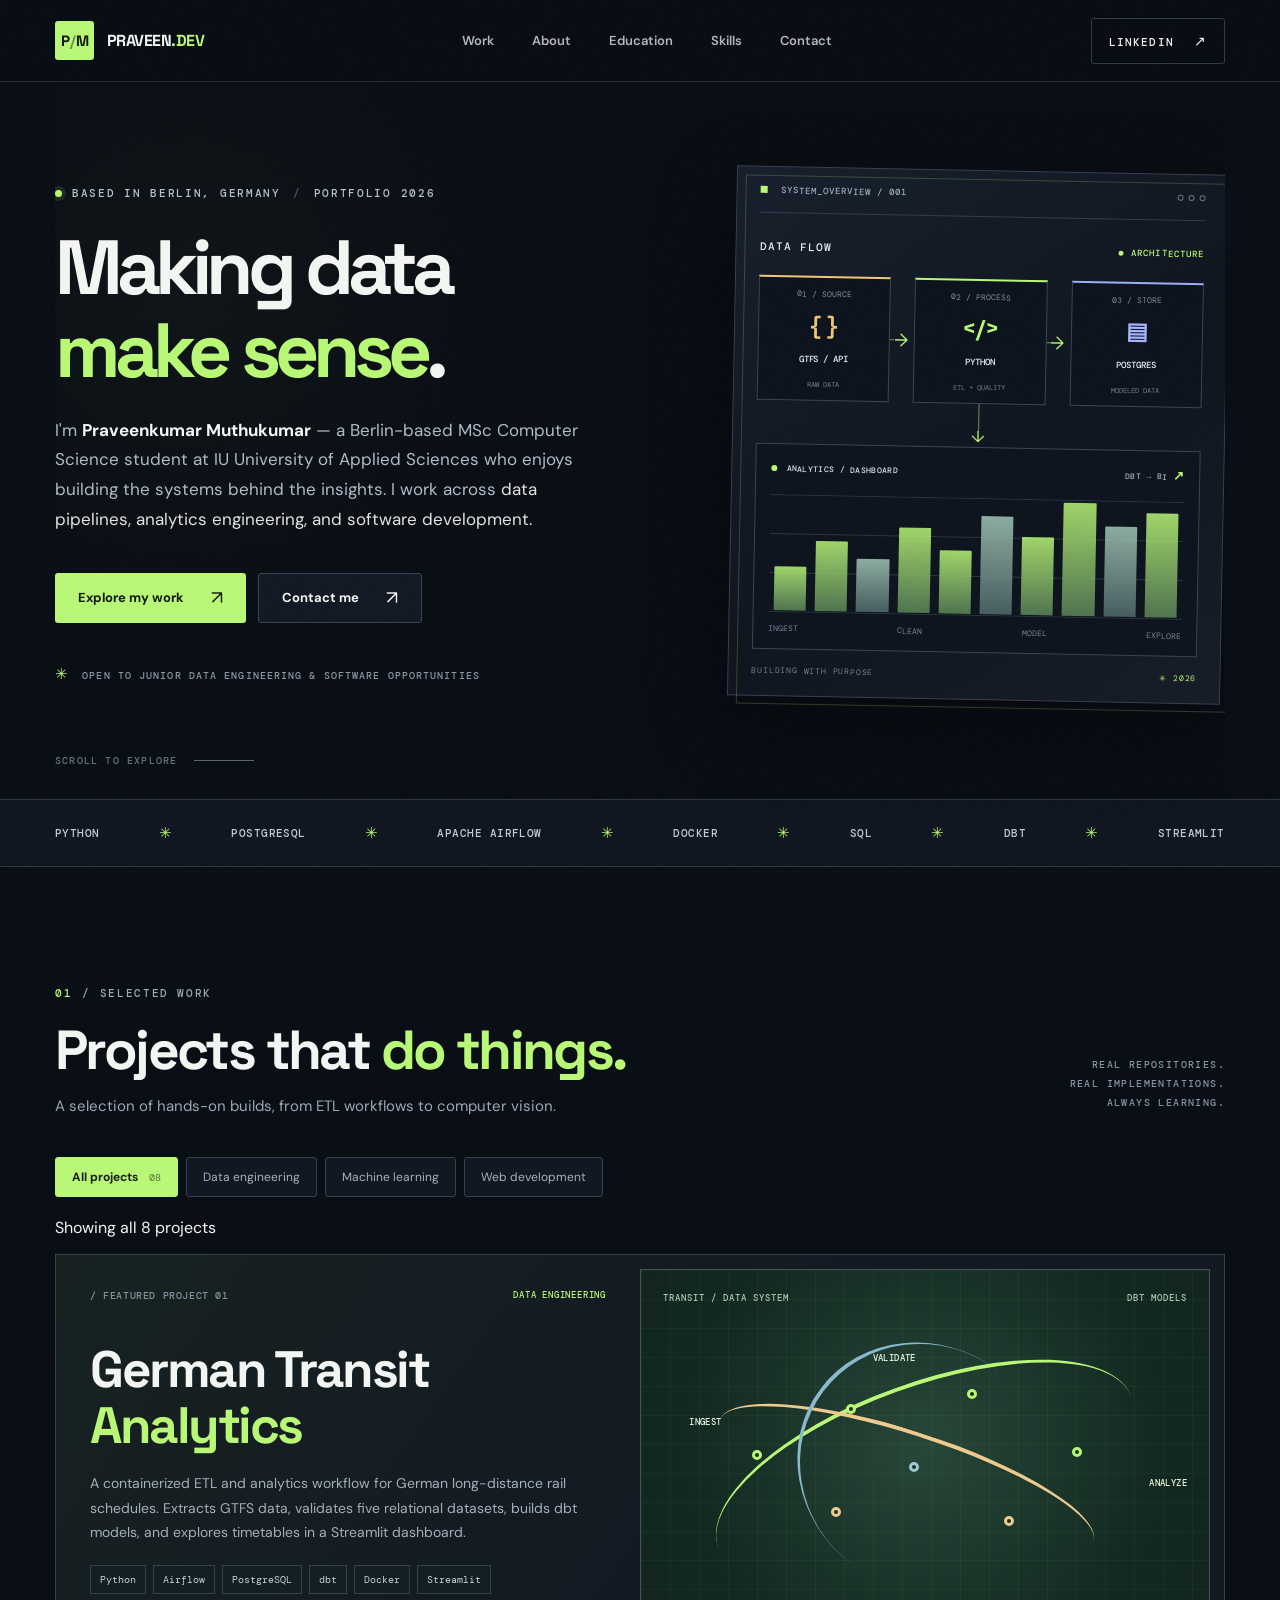
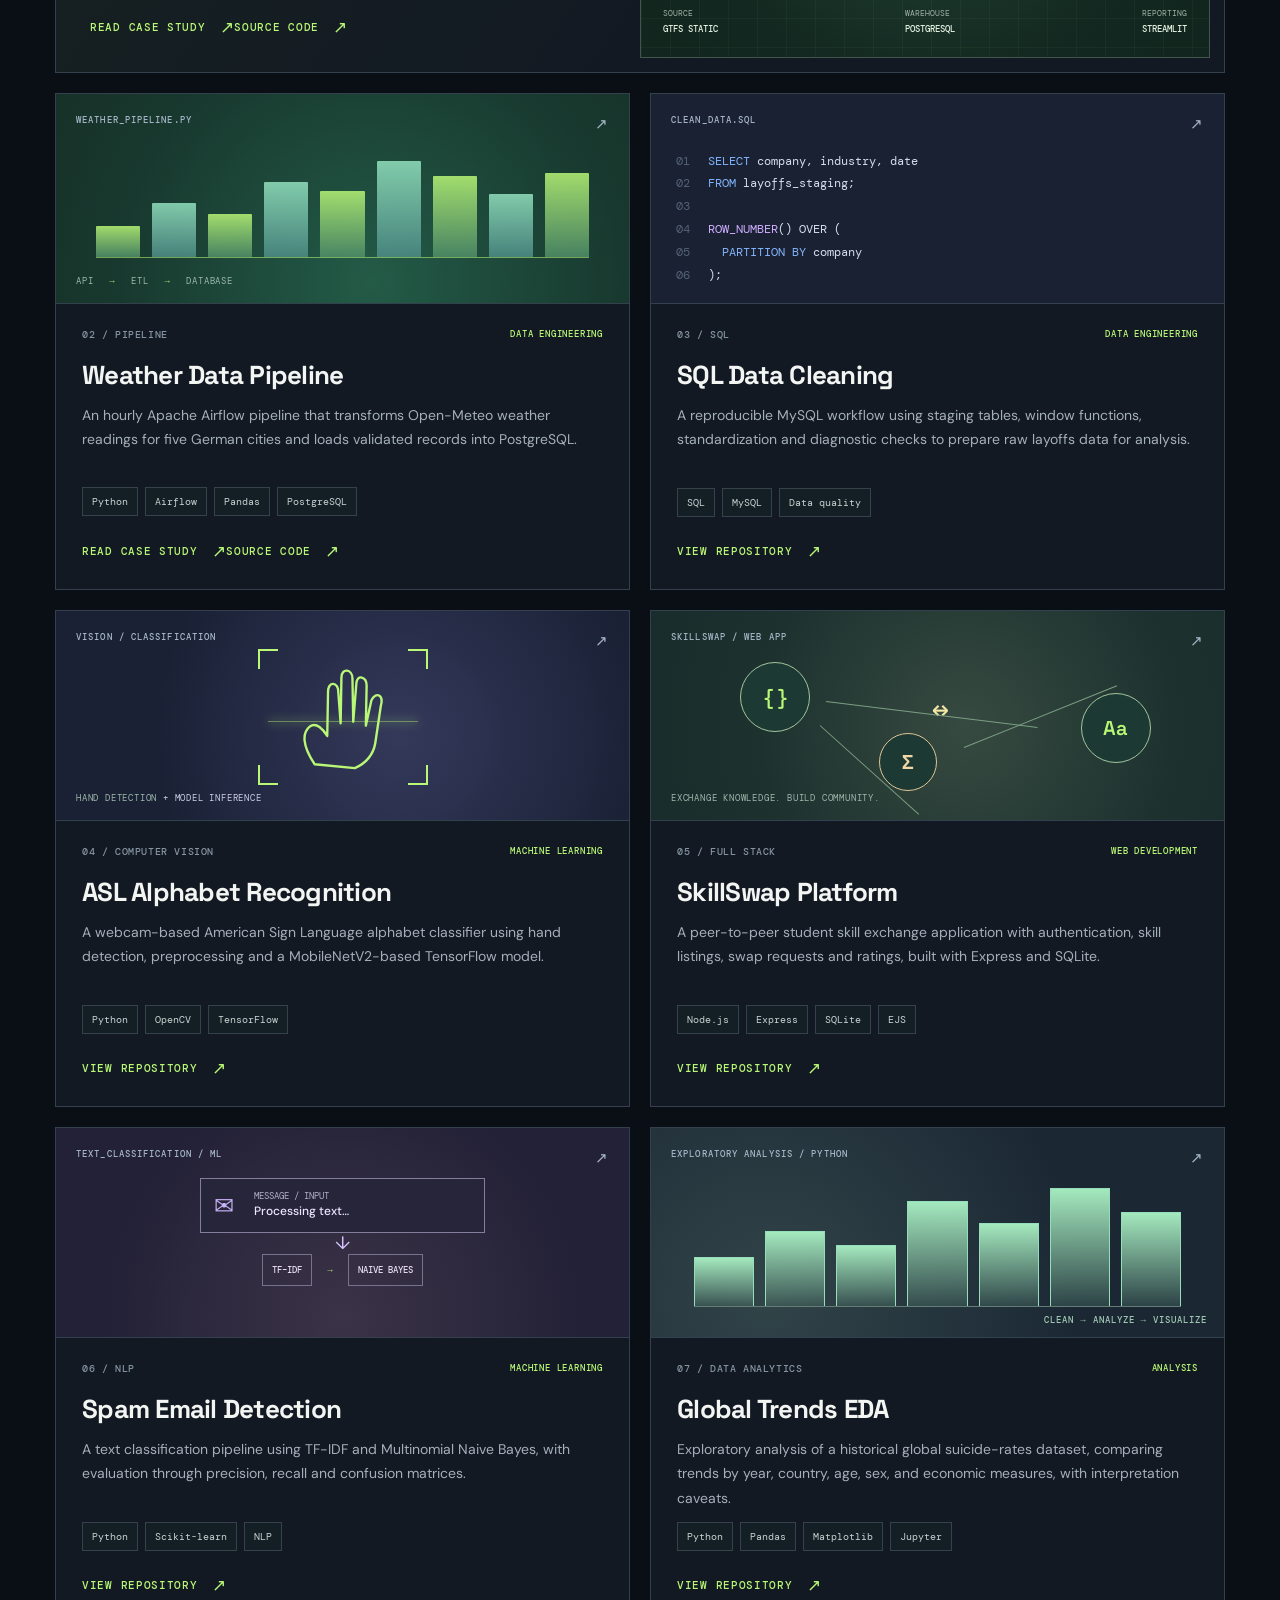
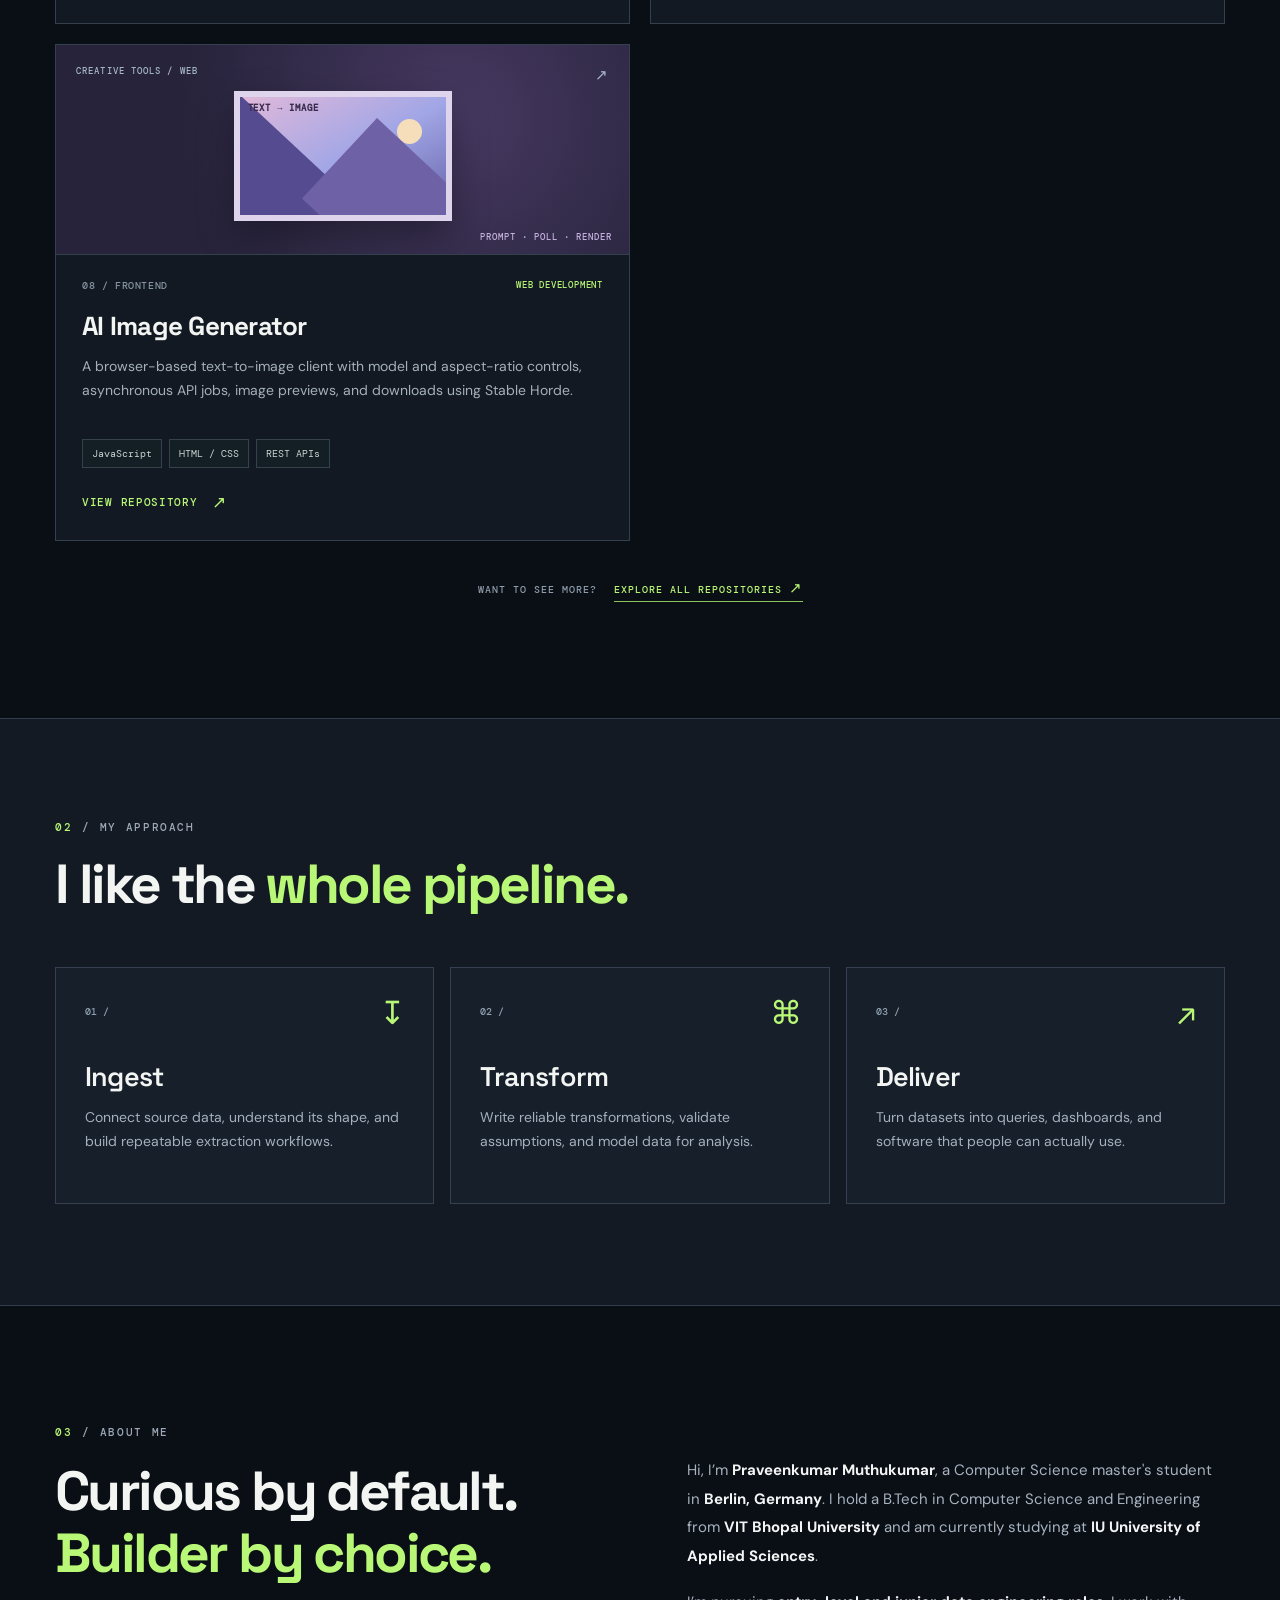
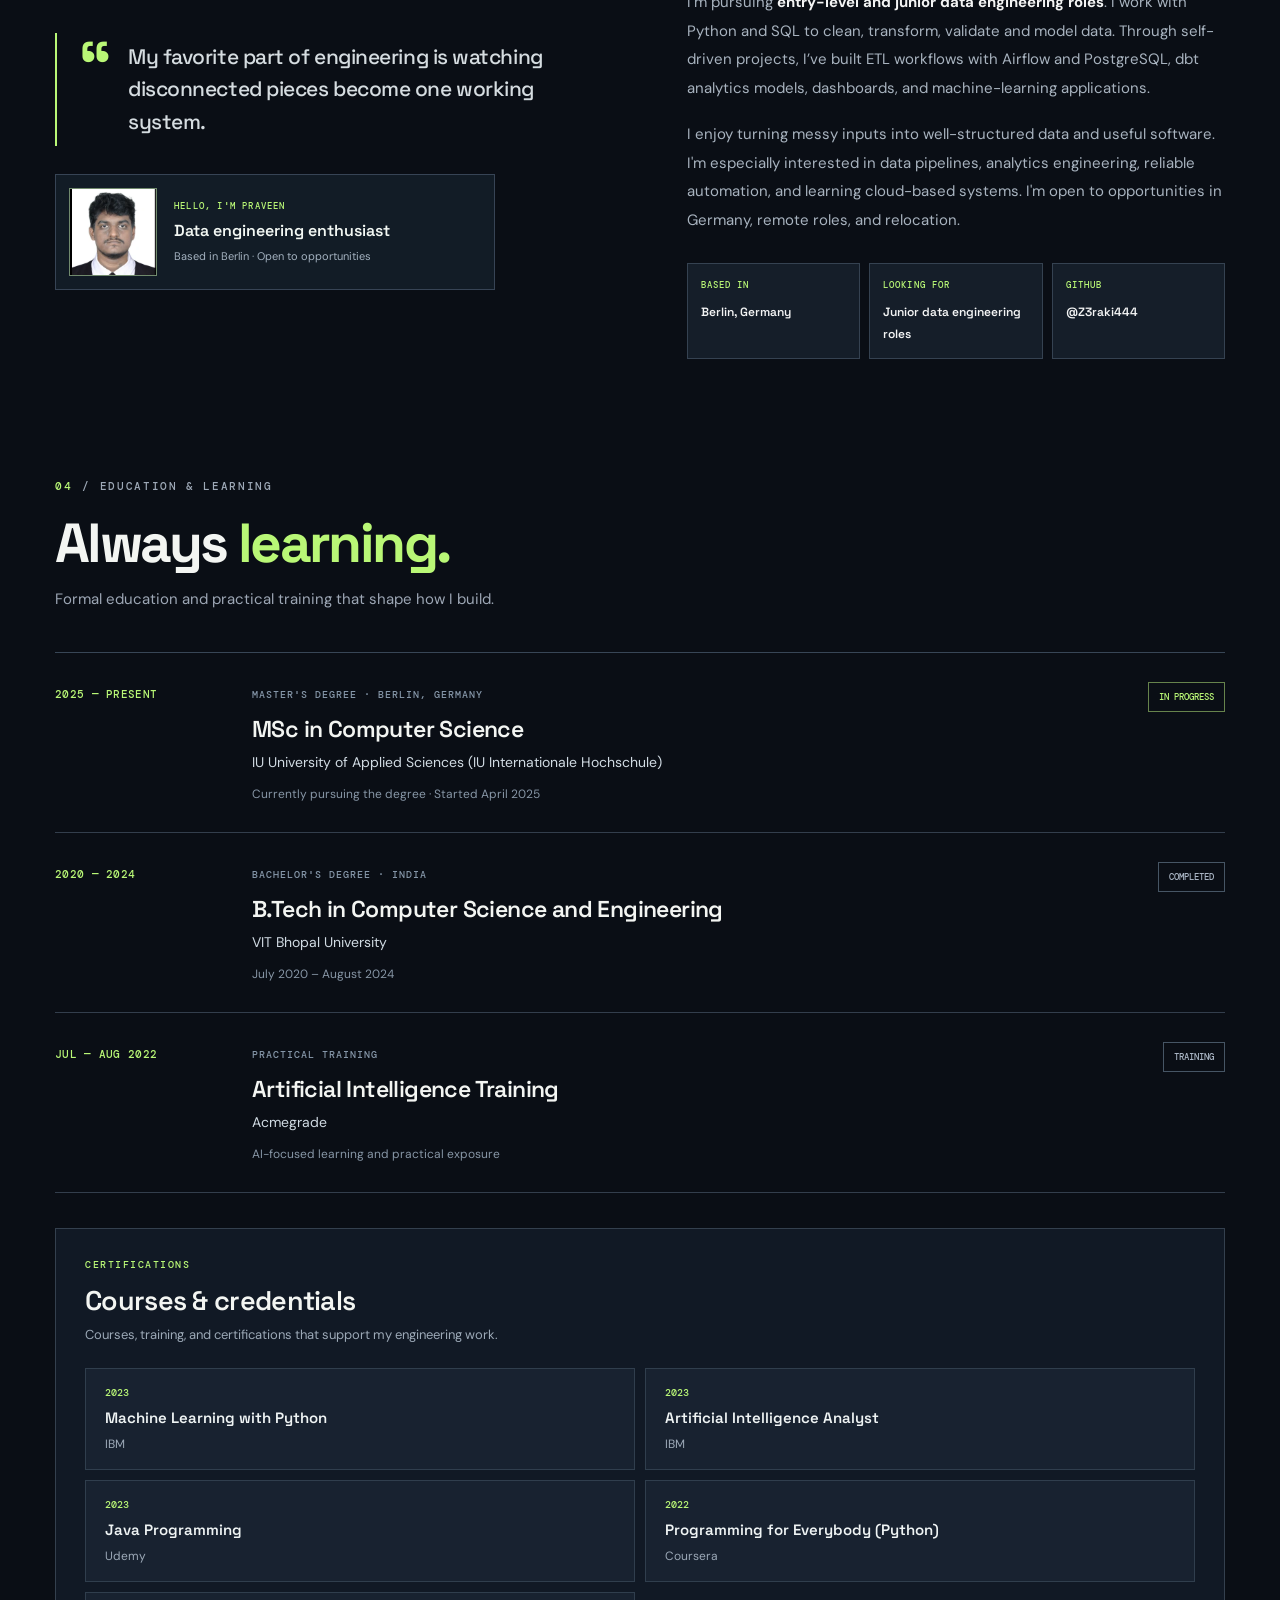
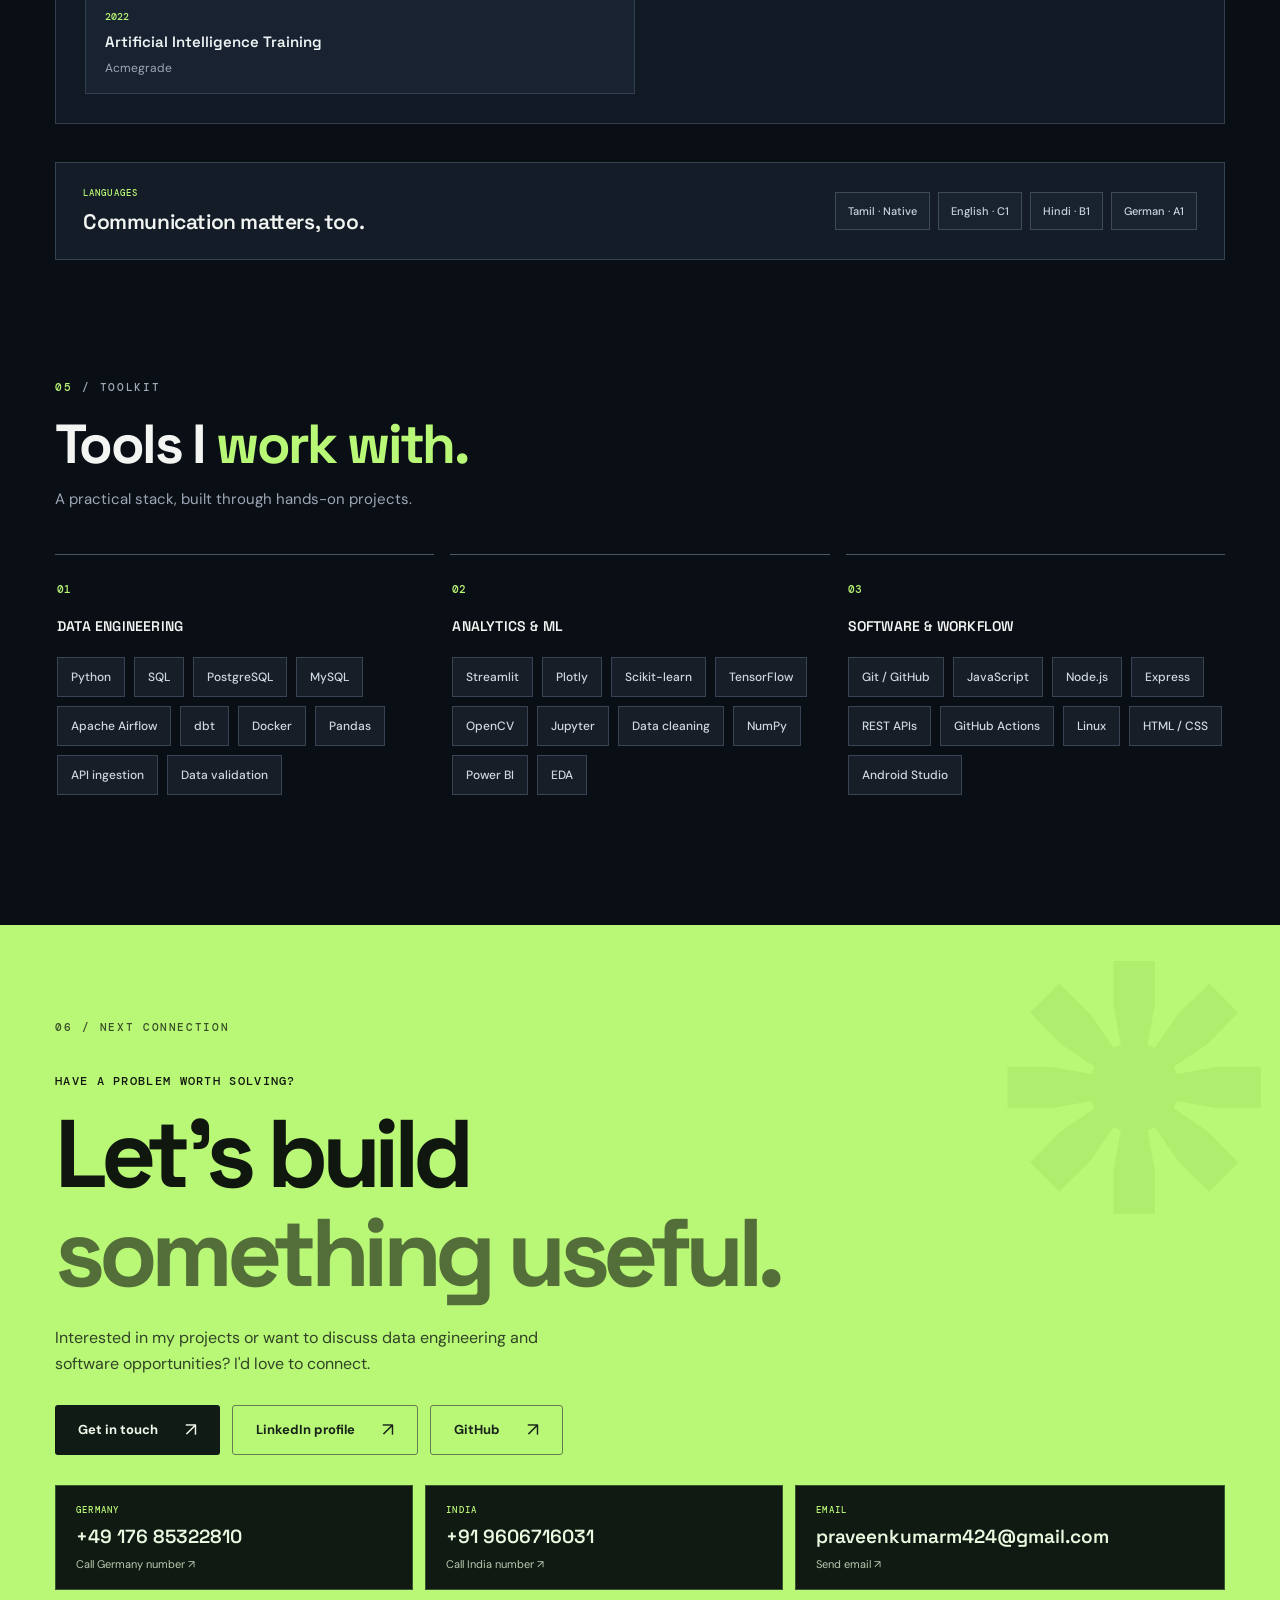
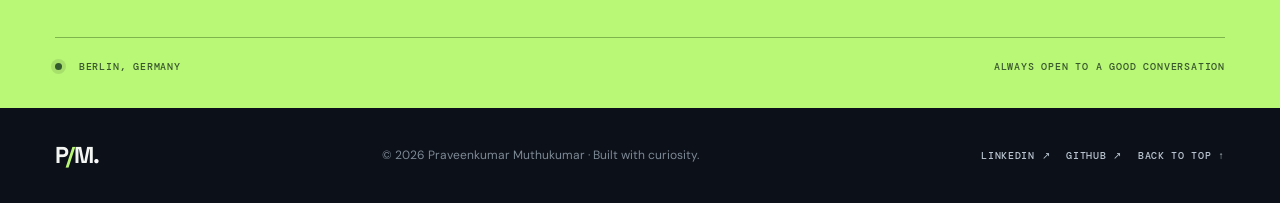
==== commit ec027455: "Feature engineering case studies and improve homepage CTAs" ====
--- a/index.html
+++ b/index.html
@@ -6,6 +6,7 @@
   <meta name="theme-color" content="#0a0e15" />
   <meta name="description" content="Praveenkumar Muthukumar is an MSc Computer Science student in Berlin focused on data engineering, analytics systems, machine learning, and software development." />
   <meta property="og:type" content="website" />
+  <meta name="twitter:card" content="summary" />
   <meta name="color-scheme" content="dark" />
   <meta name="author" content="Praveenkumar Muthukumar" />
   <meta name="robots" content="index,follow" />
@@ -50,6 +51,7 @@
         <p class="hero-description">I'm <strong>Praveenkumar Muthukumar</strong> — a Berlin-based MSc Computer Science student at IU University of Applied Sciences who enjoys building the systems behind the insights. I work across <span>data pipelines, analytics engineering, and software development.</span></p>
         <div class="hero-buttons">
           <a class="btn btn-primary" href="#projects">Explore my work <span aria-hidden="true">↗</span></a>
+          <a class="btn btn-secondary" href="#contact">Contact me <span aria-hidden="true">↗</span></a>
           
         </div>
         <div class="hero-footnote"><span class="small-cross" aria-hidden="true">✳</span> OPEN TO JUNIOR DATA ENGINEERING &amp; SOFTWARE OPPORTUNITIES</div>
@@ -80,13 +82,14 @@
     <section class="section projects-section container" id="projects" aria-labelledby="projects-title">
       <div class="section-top"><div><div class="section-kicker"><span>01</span> / SELECTED WORK</div><h2 id="projects-title">Projects that <em>do things.</em></h2><p class="section-subtitle">A selection of hands-on builds, from ETL workflows to computer vision.</p></div><p class="section-side">REAL REPOSITORIES.<br />REAL IMPLEMENTATIONS.<br />ALWAYS LEARNING.</p></div>
       <div class="filter-bar" role="group" aria-label="Filter projects"><button class="filter active" data-filter="all" type="button" aria-pressed="true">All projects <span>08</span></button><button class="filter" data-filter="data" type="button" aria-pressed="false">Data engineering</button><button class="filter" data-filter="ml" type="button" aria-pressed="false">Machine learning</button><button class="filter" data-filter="web" type="button" aria-pressed="false">Web development</button></div>
+      <p class="filter-status" id="filter-status" role="status" aria-live="polite" aria-atomic="true">Showing all 8 projects</p>
       <div class="project-grid" id="project-grid">
         <article class="project-card feature-card" data-category="data">
-          <div class="feature-content"><div class="project-topline"><span class="project-index">/ FEATURED PROJECT 01</span><span class="project-type">DATA ENGINEERING</span></div><div class="feature-body"><h3>German Transit<br /><span>Analytics</span></h3><p>A containerized ETL and analytics workflow for German long-distance rail schedules. Extracts GTFS data, validates five relational datasets, builds dbt models, and explores timetables in a Streamlit dashboard.</p><div class="tags"><span>Python</span><span>Airflow</span><span>PostgreSQL</span><span>dbt</span><span>Docker</span><span>Streamlit</span></div></div><a class="project-link" href="https://github.com/Z3raki444/german-transit-analytics" target="_blank" rel="noopener noreferrer">VIEW REPOSITORY <span aria-hidden="true">↗</span></a></div>
+          <div class="feature-content"><div class="project-topline"><span class="project-index">/ FEATURED PROJECT 01</span><span class="project-type">DATA ENGINEERING</span></div><div class="feature-body"><h3>German Transit<br /><span>Analytics</span></h3><p>A containerized ETL and analytics workflow for German long-distance rail schedules. Extracts GTFS data, validates five relational datasets, builds dbt models, and explores timetables in a Streamlit dashboard.</p><div class="tags"><span>Python</span><span>Airflow</span><span>PostgreSQL</span><span>dbt</span><span>Docker</span><span>Streamlit</span></div></div><div class="project-actions"><a class="project-link" href="projects/german-transit-analytics.html">READ CASE STUDY <span aria-hidden="true">↗</span></a><a class="project-link" href="https://github.com/Z3raki444/german-transit-analytics" target="_blank" rel="noopener noreferrer">SOURCE CODE <span aria-hidden="true">↗</span></a></div></div>
           <div class="feature-graphic" aria-hidden="true"><div class="rail-label"><span>TRANSIT / DATA SYSTEM</span><span>DBT MODELS</span></div><div class="rail-map"><span class="rail-a"></span><span class="rail-b"></span><span class="rail-c"></span><i class="stop s1"></i><i class="stop s2"></i><i class="stop s3"></i><i class="stop s4"></i><i class="stop s5"></i><i class="stop s6"></i><i class="stop s7"></i><div class="station-name name-a">INGEST</div><div class="station-name name-b">VALIDATE</div><div class="station-name name-c">ANALYZE</div></div><div class="rail-bottom"><div><small>SOURCE</small><strong>GTFS STATIC</strong></div><div><small>WAREHOUSE</small><strong>POSTGRESQL</strong></div><div><small>REPORTING</small><strong>STREAMLIT</strong></div></div></div>
         </article>
 
-        <article class="project-card" data-category="data"><div class="card-graphic weather-graphic" aria-hidden="true"><div class="graphic-label">WEATHER_PIPELINE.PY <span>↗</span></div><div class="weather-chart"><span style="--h:30%"></span><span style="--h:53%"></span><span style="--h:42%"></span><span style="--h:74%"></span><span style="--h:65%"></span><span style="--h:95%"></span><span style="--h:80%"></span><span style="--h:62%"></span><span style="--h:83%"></span></div><div class="weather-caption">API <b>→</b> ETL <b>→</b> DATABASE</div></div><div class="card-content"><div class="project-topline"><span class="project-index">02 / PIPELINE</span><span class="project-type">DATA ENGINEERING</span></div><h3>Weather Data Pipeline</h3><p>An hourly Apache Airflow pipeline that transforms Open-Meteo weather readings for five German cities and loads validated records into PostgreSQL.</p><div class="tags"><span>Python</span><span>Airflow</span><span>Pandas</span><span>PostgreSQL</span></div><a class="project-link" href="https://github.com/Z3raki444/weather-data-pipeline" target="_blank" rel="noopener noreferrer">VIEW REPOSITORY <span aria-hidden="true">↗</span></a></div></article>
+        <article class="project-card" data-category="data"><div class="card-graphic weather-graphic" aria-hidden="true"><div class="graphic-label">WEATHER_PIPELINE.PY <span>↗</span></div><div class="weather-chart"><span style="--h:30%"></span><span style="--h:53%"></span><span style="--h:42%"></span><span style="--h:74%"></span><span style="--h:65%"></span><span style="--h:95%"></span><span style="--h:80%"></span><span style="--h:62%"></span><span style="--h:83%"></span></div><div class="weather-caption">API <b>→</b> ETL <b>→</b> DATABASE</div></div><div class="card-content"><div class="project-topline"><span class="project-index">02 / PIPELINE</span><span class="project-type">DATA ENGINEERING</span></div><h3>Weather Data Pipeline</h3><p>An hourly Apache Airflow pipeline that transforms Open-Meteo weather readings for five German cities and loads validated records into PostgreSQL.</p><div class="tags"><span>Python</span><span>Airflow</span><span>Pandas</span><span>PostgreSQL</span></div><div class="project-actions"><a class="project-link" href="projects/weather-data-pipeline.html">READ CASE STUDY <span aria-hidden="true">↗</span></a><a class="project-link" href="https://github.com/Z3raki444/weather-data-pipeline" target="_blank" rel="noopener noreferrer">SOURCE CODE <span aria-hidden="true">↗</span></a></div></div></article>
 
         <article class="project-card" data-category="data"><div class="card-graphic sql-graphic" aria-hidden="true"><div class="graphic-label">CLEAN_DATA.SQL <span>↗</span></div><div class="sql-lines"><div><i>01</i><span class="code-blue">SELECT</span> company, industry, date</div><div><i>02</i><span class="code-blue">FROM</span> layoffs_staging;</div><div><i>03</i></div><div><i>04</i><span class="code-violet">ROW_NUMBER</span>() OVER (</div><div><i>05</i>&nbsp;&nbsp;<span class="code-blue">PARTITION BY</span> company</div><div><i>06</i>);</div></div></div><div class="card-content"><div class="project-topline"><span class="project-index">03 / SQL</span><span class="project-type">DATA ENGINEERING</span></div><h3>SQL Data Cleaning</h3><p>A reproducible MySQL workflow using staging tables, window functions, standardization and diagnostic checks to prepare raw layoffs data for analysis.</p><div class="tags"><span>SQL</span><span>MySQL</span><span>Data quality</span></div><a class="project-link" href="https://github.com/Z3raki444/Data_cleaning_Layoffs" target="_blank" rel="noopener noreferrer">VIEW REPOSITORY <span aria-hidden="true">↗</span></a></div></article>
 
